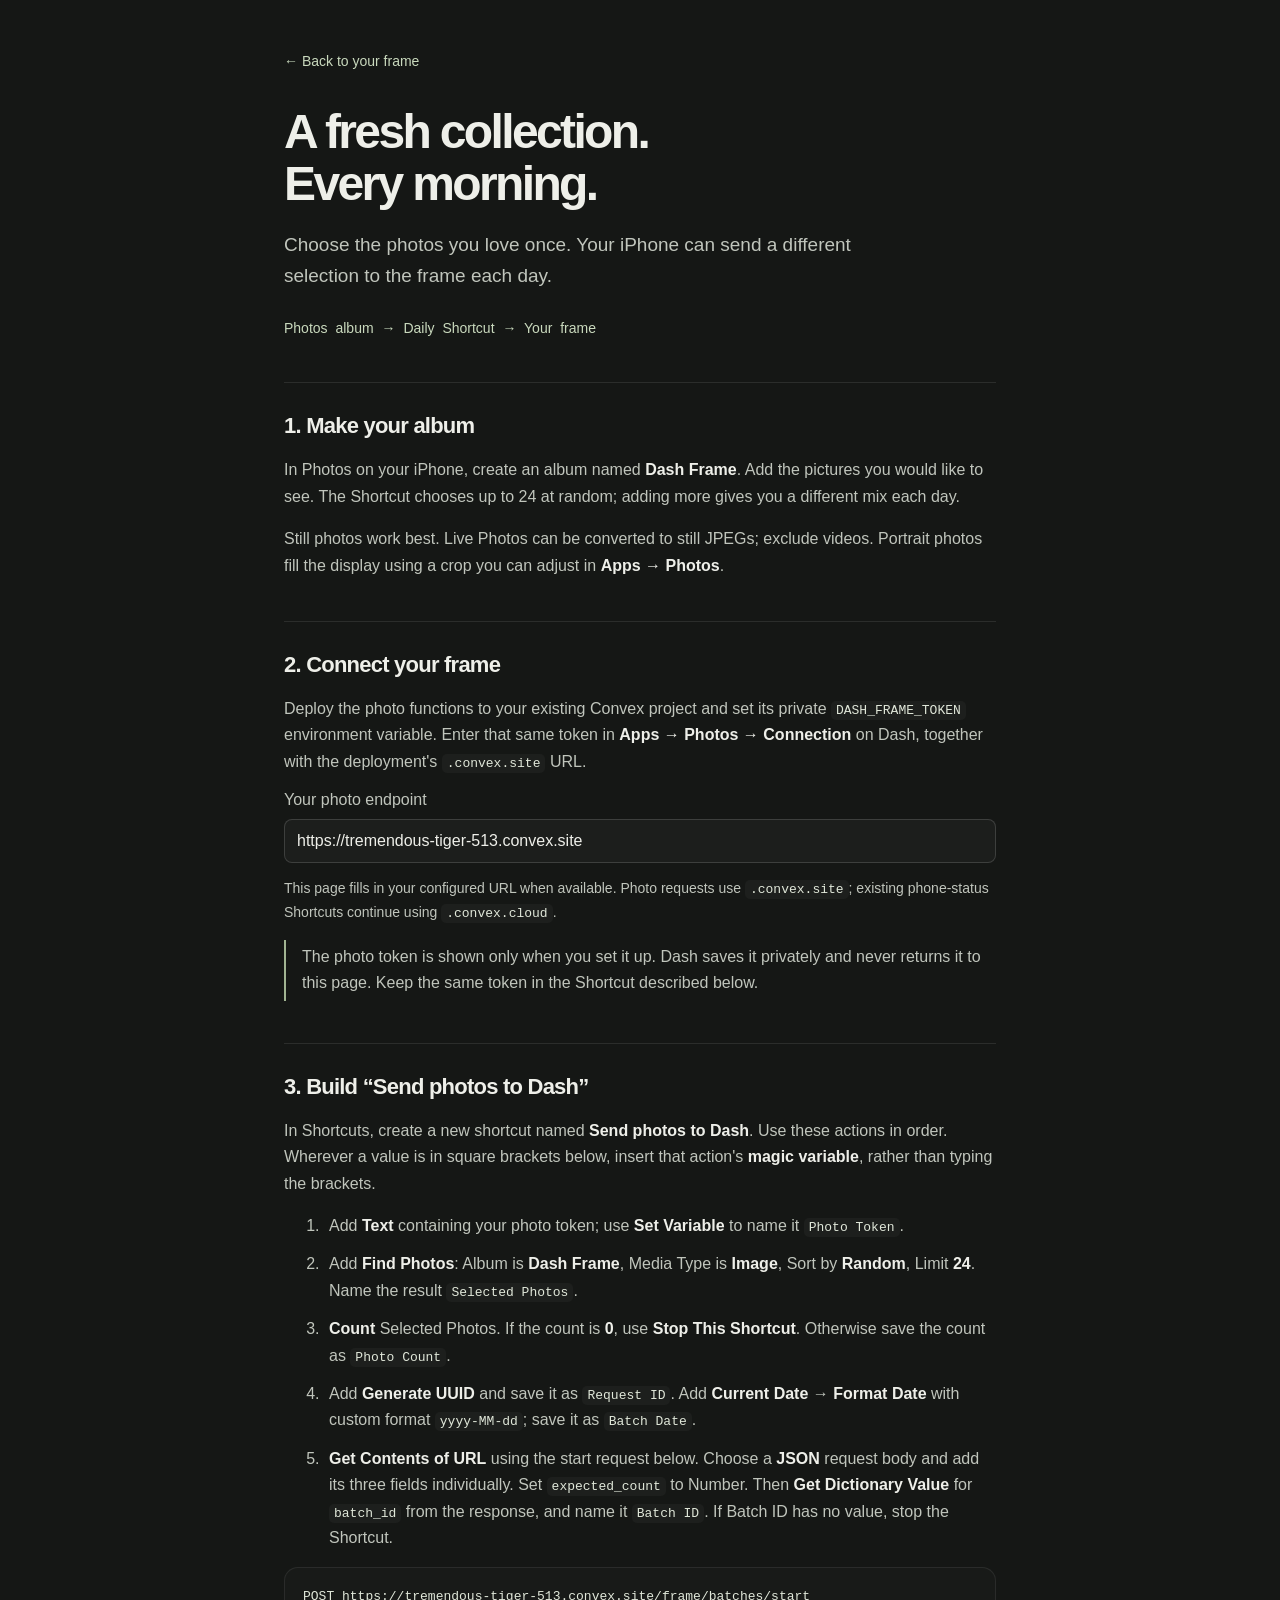
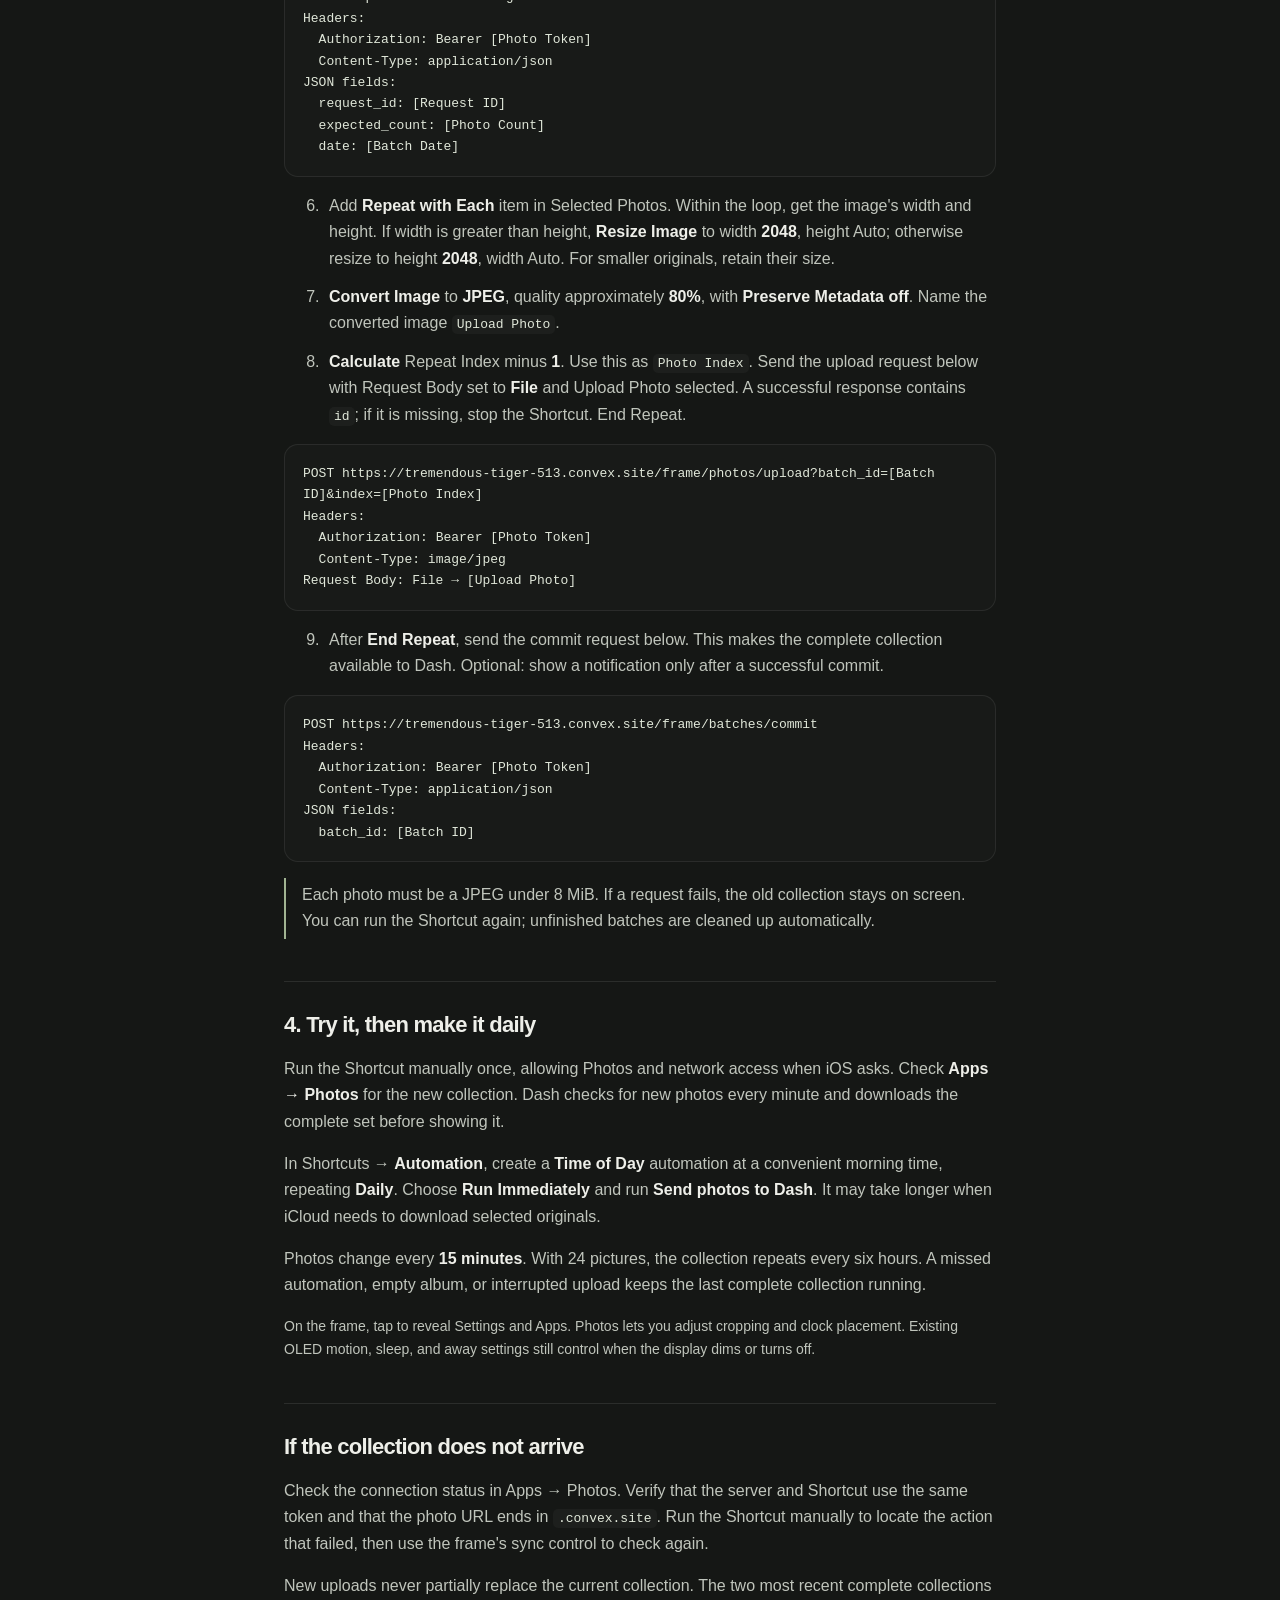
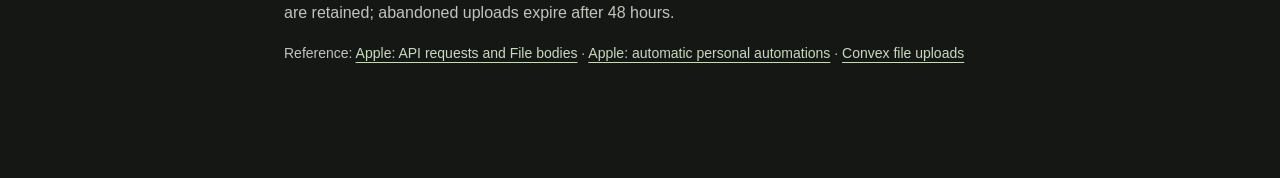
==== web/frame-setup.html @ 46fad12c "redo dash" ====
<!doctype html>
<html lang="en">
<head>
  <meta charset="utf-8">
  <meta name="viewport" content="width=device-width, initial-scale=1">
  <title>Set up your photo frame</title>
  <style>
    :root { color-scheme: dark; font-family: -apple-system, BlinkMacSystemFont, "Segoe UI", sans-serif; background:#151715; color:#eeefe9; }
    * { box-sizing:border-box; }
    body { margin:0; }
    main { max-width:760px; padding:52px 24px 100px; margin:auto; }
    a { color:#c9d9bd; text-underline-offset:4px; }
    .back { font-size:14px; text-decoration:none; }
    h1 { font-size:clamp(32px,6vw,48px); letter-spacing:-.055em; line-height:1.08; margin:36px 0 18px; font-weight:550; }
    h2 { font-size:22px; letter-spacing:-.035em; margin:0 0 18px; font-weight:550; }
    p,li { font-size:16px; line-height:1.65; color:#c0c5bc; }
    .intro { font-size:19px; max-width:600px; }
    section { margin-top:42px; padding-top:30px; border-top:1px solid #ffffff18; }
    li { padding-left:5px; margin:12px 0; }
    strong { color:#eeefe9; font-weight:600; }
    code { background:#ffffff09; border-radius:5px; padding:2px 5px; font-size:13px; color:#e0e7d9; overflow-wrap:anywhere; }
    pre { margin:16px 0; padding:18px; border:1px solid #ffffff13; border-radius:14px; background:#ffffff04; white-space:pre-wrap; overflow-wrap:anywhere; line-height:1.65; }
    pre code { background:none; padding:0; }
    .note { border-left:2px solid #a1b492; padding:4px 0 4px 16px; }
    .small { font-size:14px; }
    .flow { font-size:14px; color:#c9d9bd; margin:26px 0; word-spacing:4px; }
    input { color:inherit; background:#ffffff08; border:1px solid #ffffff25; border-radius:8px; padding:12px; width:100%; font:inherit; }
    label { display:block; margin-bottom:10px; color:#c0c5bc; }
  </style>
</head>
<body>
<main>
  <a class="back" href="/wide">← Back to your frame</a>
  <h1>A fresh collection.<br>Every morning.</h1>
  <p class="intro">Choose the photos you love once. Your iPhone can send a different selection to the frame each day.</p>
  <p class="flow">Photos album → Daily Shortcut → Your frame</p>

  <section>
    <h2>1. Make your album</h2>
    <p>In Photos on your iPhone, create an album named <strong>Dash Frame</strong>. Add the pictures you would like to see. The Shortcut chooses up to 24 at random; adding more gives you a different mix each day.</p>
    <p>Still photos work best. Live Photos can be converted to still JPEGs; exclude videos. Portrait photos fill the display using a crop you can adjust in <strong>Apps → Photos</strong>.</p>
  </section>

  <section>
    <h2>2. Connect your frame</h2>
    <p>Deploy the photo functions to your existing Convex project and set its private <code>DASH_FRAME_TOKEN</code> environment variable. Enter that same token in <strong>Apps → Photos → Connection</strong> on Dash, together with the deployment's <code>.convex.site</code> URL.</p>
    <label for="site">Your photo endpoint</label>
    <input id="site" type="url" spellcheck="false" value="https://tremendous-tiger-513.convex.site" aria-describedby="siteHint">
    <p id="siteHint" class="small">This page fills in your configured URL when available. Photo requests use <code>.convex.site</code>; existing phone-status Shortcuts continue using <code>.convex.cloud</code>.</p>
    <p class="note">The photo token is shown only when you set it up. Dash saves it privately and never returns it to this page. Keep the same token in the Shortcut described below.</p>
  </section>

  <section>
    <h2>3. Build “Send photos to Dash”</h2>
    <p>In Shortcuts, create a new shortcut named <strong>Send photos to Dash</strong>. Use these actions in order. Wherever a value is in square brackets below, insert that action's <strong>magic variable</strong>, rather than typing the brackets.</p>
    <ol>
      <li>Add <strong>Text</strong> containing your photo token; use <strong>Set Variable</strong> to name it <code>Photo Token</code>.</li>
      <li>Add <strong>Find Photos</strong>: Album is <strong>Dash Frame</strong>, Media Type is <strong>Image</strong>, Sort by <strong>Random</strong>, Limit <strong>24</strong>. Name the result <code>Selected Photos</code>.</li>
      <li><strong>Count</strong> Selected Photos. If the count is <strong>0</strong>, use <strong>Stop This Shortcut</strong>. Otherwise save the count as <code>Photo Count</code>.</li>
      <li>Add <strong>Generate UUID</strong> and save it as <code>Request ID</code>. Add <strong>Current Date</strong> → <strong>Format Date</strong> with custom format <code>yyyy-MM-dd</code>; save it as <code>Batch Date</code>.</li>
      <li><strong>Get Contents of URL</strong> using the start request below. Choose a <strong>JSON</strong> request body and add its three fields individually. Set <code>expected_count</code> to Number. Then <strong>Get Dictionary Value</strong> for <code>batch_id</code> from the response, and name it <code>Batch ID</code>. If Batch ID has no value, stop the Shortcut.</li>
    </ol>
    <pre><code>POST <span data-site></span>/frame/batches/start
Headers:
  Authorization: Bearer [Photo Token]
  Content-Type: application/json
JSON fields:
  request_id: [Request ID]
  expected_count: [Photo Count]
  date: [Batch Date]</code></pre>
    <ol start="6">
      <li>Add <strong>Repeat with Each</strong> item in Selected Photos. Within the loop, get the image's width and height. If width is greater than height, <strong>Resize Image</strong> to width <strong>2048</strong>, height Auto; otherwise resize to height <strong>2048</strong>, width Auto. For smaller originals, retain their size.</li>
      <li><strong>Convert Image</strong> to <strong>JPEG</strong>, quality approximately <strong>80%</strong>, with <strong>Preserve Metadata off</strong>. Name the converted image <code>Upload Photo</code>.</li>
      <li><strong>Calculate</strong> Repeat Index minus <strong>1</strong>. Use this as <code>Photo Index</code>. Send the upload request below with Request Body set to <strong>File</strong> and Upload Photo selected. A successful response contains <code>id</code>; if it is missing, stop the Shortcut. End Repeat.</li>
    </ol>
    <pre><code>POST <span data-site></span>/frame/photos/upload?batch_id=[Batch ID]&amp;index=[Photo Index]
Headers:
  Authorization: Bearer [Photo Token]
  Content-Type: image/jpeg
Request Body: File → [Upload Photo]</code></pre>
    <ol start="9">
      <li>After <strong>End Repeat</strong>, send the commit request below. This makes the complete collection available to Dash. Optional: show a notification only after a successful commit.</li>
    </ol>
    <pre><code>POST <span data-site></span>/frame/batches/commit
Headers:
  Authorization: Bearer [Photo Token]
  Content-Type: application/json
JSON fields:
  batch_id: [Batch ID]</code></pre>
    <p class="note">Each photo must be a JPEG under 8 MiB. If a request fails, the old collection stays on screen. You can run the Shortcut again; unfinished batches are cleaned up automatically.</p>
  </section>

  <section>
    <h2>4. Try it, then make it daily</h2>
    <p>Run the Shortcut manually once, allowing Photos and network access when iOS asks. Check <strong>Apps → Photos</strong> for the new collection. Dash checks for new photos every minute and downloads the complete set before showing it.</p>
    <p>In Shortcuts → <strong>Automation</strong>, create a <strong>Time of Day</strong> automation at a convenient morning time, repeating <strong>Daily</strong>. Choose <strong>Run Immediately</strong> and run <strong>Send photos to Dash</strong>. It may take longer when iCloud needs to download selected originals.</p>
    <p>Photos change every <strong>15 minutes</strong>. With 24 pictures, the collection repeats every six hours. A missed automation, empty album, or interrupted upload keeps the last complete collection running.</p>
    <p class="small">On the frame, tap to reveal Settings and Apps. Photos lets you adjust cropping and clock placement. Existing OLED motion, sleep, and away settings still control when the display dims or turns off.</p>
  </section>

  <section>
    <h2>If the collection does not arrive</h2>
    <p>Check the connection status in Apps → Photos. Verify that the server and Shortcut use the same token and that the photo URL ends in <code>.convex.site</code>. Run the Shortcut manually to locate the action that failed, then use the frame's sync control to check again.</p>
    <p>New uploads never partially replace the current collection. The two most recent complete collections are retained; abandoned uploads expire after 48 hours.</p>
    <p class="small">Reference: <a href="https://support.apple.com/en-au/guide/shortcuts/apd58d46713f/ios">Apple: API requests and File bodies</a> · <a href="https://support.apple.com/en-euro/guide/shortcuts/-apd602971e63/ios">Apple: automatic personal automations</a> · <a href="https://docs.convex.dev/file-storage/upload-files">Convex file uploads</a></p>
  </section>
</main>
<script>
  const field = document.getElementById('site');
  function updateExamples() {
    let value = field.value.trim().replace(/\/+$/, '');
    try { if (new URL(value).protocol !== 'https:') return; } catch (_) { return; }
    document.querySelectorAll('[data-site]').forEach(el => { el.textContent = value; });
  }
  field.addEventListener('input', updateExamples);
  updateExamples();
  fetch('/api/frame/config', {cache:'no-store'}).then(r => r.ok ? r.json() : null).then(config => {
    if (config && config.cloud_url) { field.value = config.cloud_url; updateExamples(); }
  }).catch(() => {});
</script>
</body>
</html>
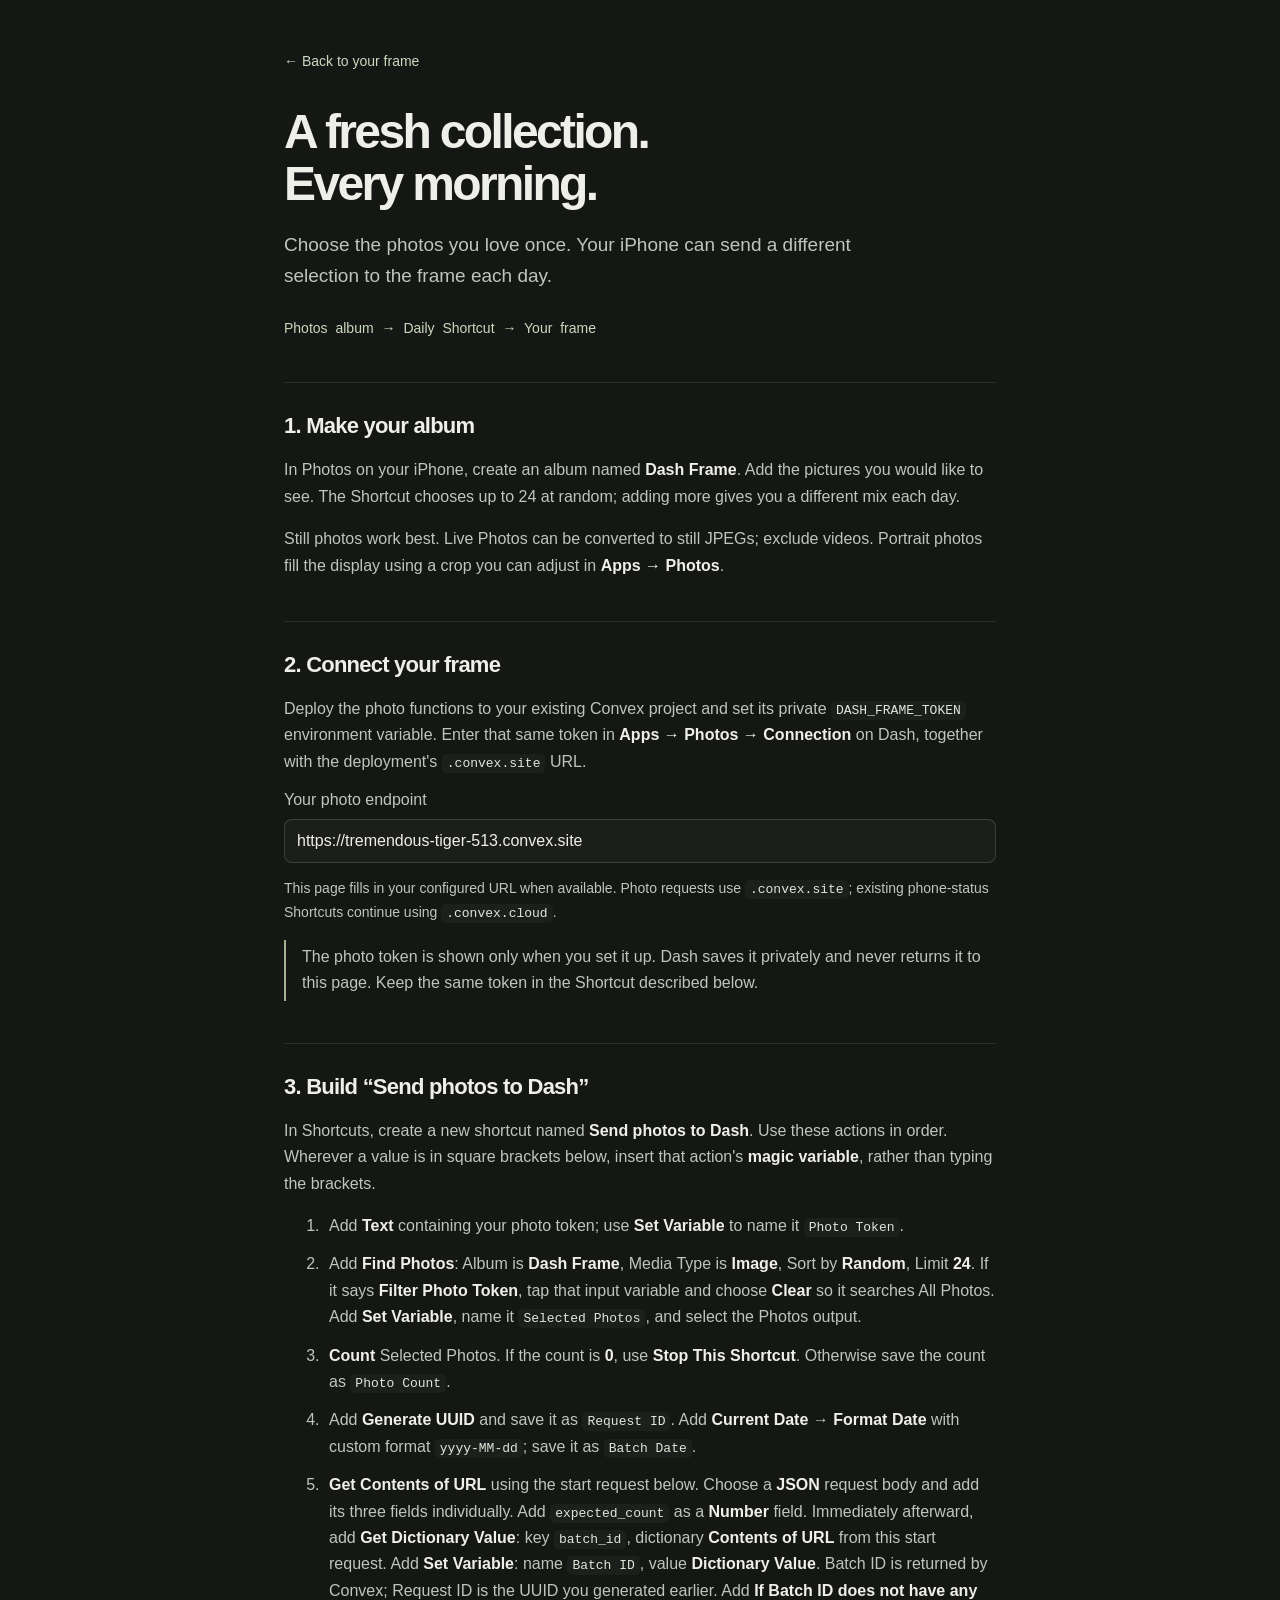
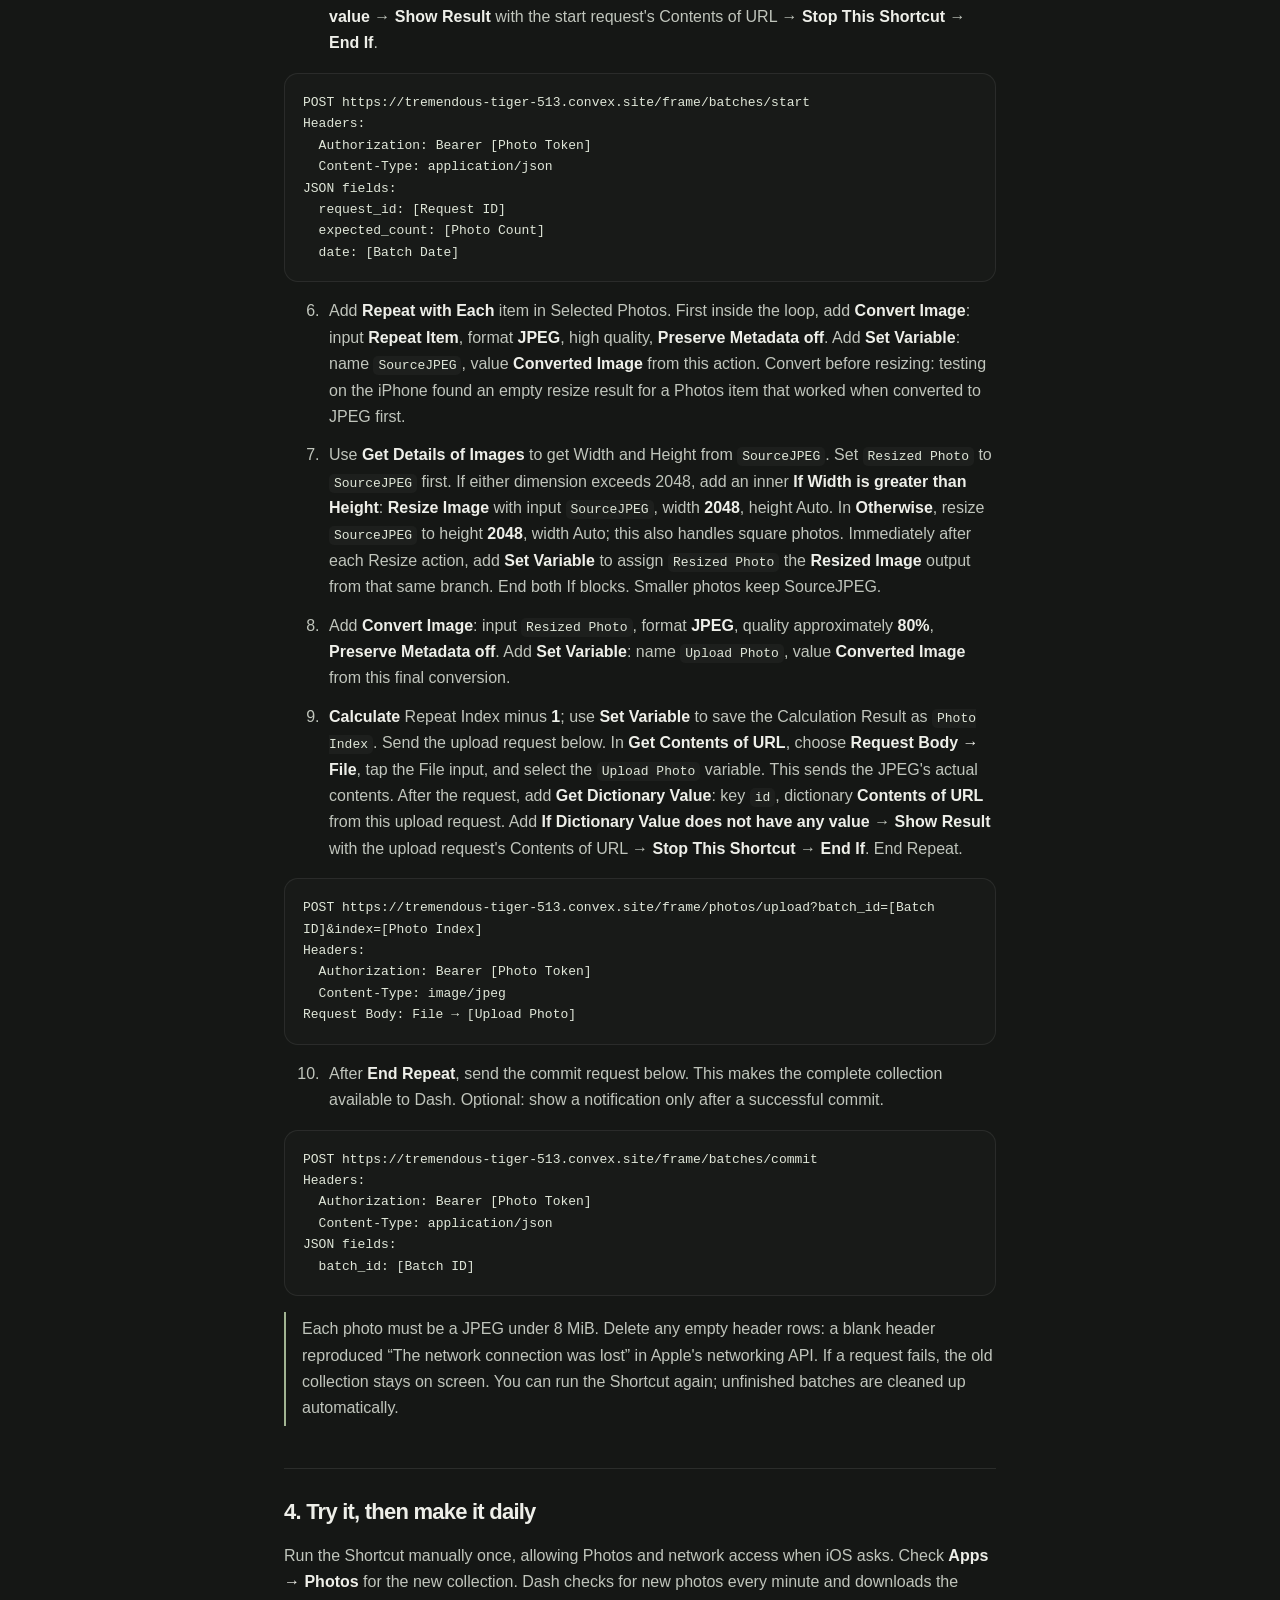
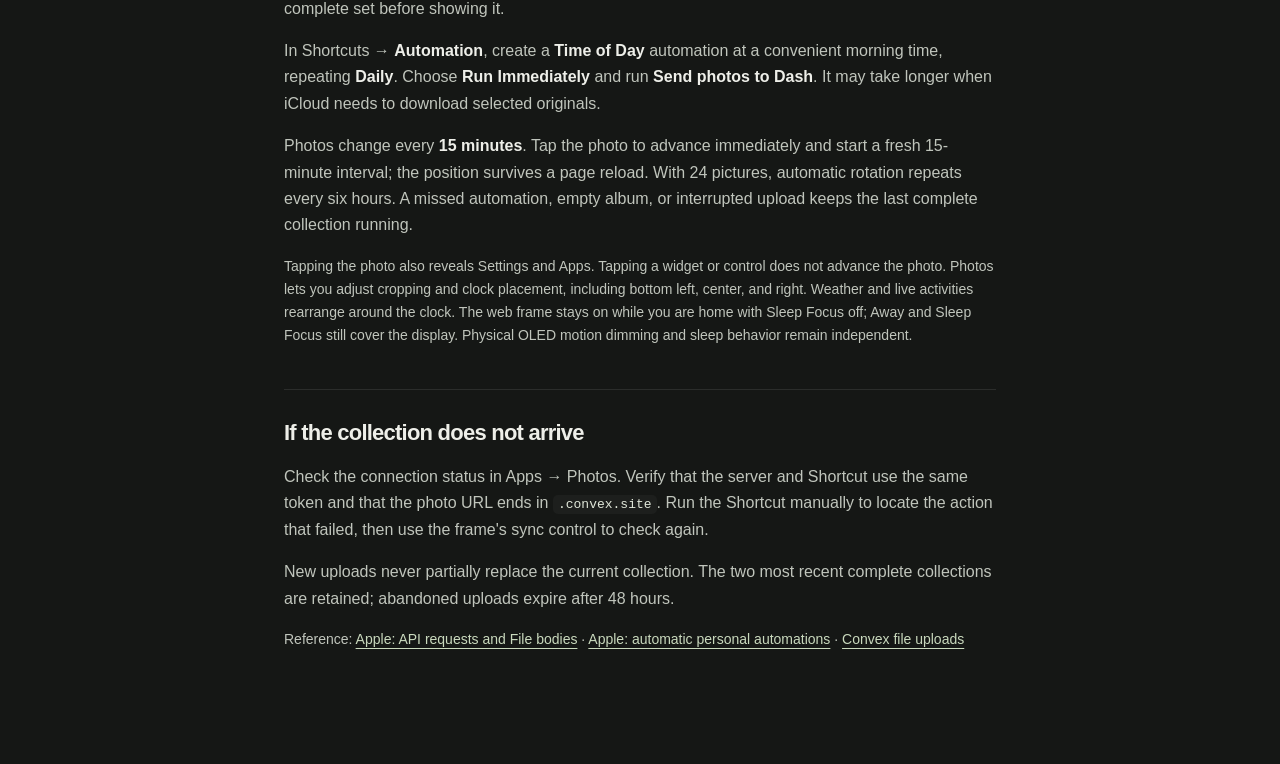
==== commit 96145749: "." ====
--- a/web/frame-setup.html
+++ b/web/frame-setup.html
@@ -55,10 +55,10 @@
     <p>In Shortcuts, create a new shortcut named <strong>Send photos to Dash</strong>. Use these actions in order. Wherever a value is in square brackets below, insert that action's <strong>magic variable</strong>, rather than typing the brackets.</p>
     <ol>
       <li>Add <strong>Text</strong> containing your photo token; use <strong>Set Variable</strong> to name it <code>Photo Token</code>.</li>
-      <li>Add <strong>Find Photos</strong>: Album is <strong>Dash Frame</strong>, Media Type is <strong>Image</strong>, Sort by <strong>Random</strong>, Limit <strong>24</strong>. Name the result <code>Selected Photos</code>.</li>
+      <li>Add <strong>Find Photos</strong>: Album is <strong>Dash Frame</strong>, Media Type is <strong>Image</strong>, Sort by <strong>Random</strong>, Limit <strong>24</strong>. If it says <strong>Filter Photo Token</strong>, tap that input variable and choose <strong>Clear</strong> so it searches All Photos. Add <strong>Set Variable</strong>, name it <code>Selected Photos</code>, and select the Photos output.</li>
       <li><strong>Count</strong> Selected Photos. If the count is <strong>0</strong>, use <strong>Stop This Shortcut</strong>. Otherwise save the count as <code>Photo Count</code>.</li>
       <li>Add <strong>Generate UUID</strong> and save it as <code>Request ID</code>. Add <strong>Current Date</strong> → <strong>Format Date</strong> with custom format <code>yyyy-MM-dd</code>; save it as <code>Batch Date</code>.</li>
-      <li><strong>Get Contents of URL</strong> using the start request below. Choose a <strong>JSON</strong> request body and add its three fields individually. Set <code>expected_count</code> to Number. Then <strong>Get Dictionary Value</strong> for <code>batch_id</code> from the response, and name it <code>Batch ID</code>. If Batch ID has no value, stop the Shortcut.</li>
+      <li><strong>Get Contents of URL</strong> using the start request below. Choose a <strong>JSON</strong> request body and add its three fields individually. Add <code>expected_count</code> as a <strong>Number</strong> field. Immediately afterward, add <strong>Get Dictionary Value</strong>: key <code>batch_id</code>, dictionary <strong>Contents of URL</strong> from this start request. Add <strong>Set Variable</strong>: name <code>Batch ID</code>, value <strong>Dictionary Value</strong>. Batch ID is returned by Convex; Request ID is the UUID you generated earlier. Add <strong>If Batch ID does not have any value</strong> → <strong>Show Result</strong> with the start request's Contents of URL → <strong>Stop This Shortcut</strong> → <strong>End If</strong>.</li>
     </ol>
     <pre><code>POST <span data-site></span>/frame/batches/start
 Headers:
@@ -69,16 +69,17 @@
   expected_count: [Photo Count]
   date: [Batch Date]</code></pre>
     <ol start="6">
-      <li>Add <strong>Repeat with Each</strong> item in Selected Photos. Within the loop, get the image's width and height. If width is greater than height, <strong>Resize Image</strong> to width <strong>2048</strong>, height Auto; otherwise resize to height <strong>2048</strong>, width Auto. For smaller originals, retain their size.</li>
-      <li><strong>Convert Image</strong> to <strong>JPEG</strong>, quality approximately <strong>80%</strong>, with <strong>Preserve Metadata off</strong>. Name the converted image <code>Upload Photo</code>.</li>
-      <li><strong>Calculate</strong> Repeat Index minus <strong>1</strong>. Use this as <code>Photo Index</code>. Send the upload request below with Request Body set to <strong>File</strong> and Upload Photo selected. A successful response contains <code>id</code>; if it is missing, stop the Shortcut. End Repeat.</li>
+      <li>Add <strong>Repeat with Each</strong> item in Selected Photos. First inside the loop, add <strong>Convert Image</strong>: input <strong>Repeat Item</strong>, format <strong>JPEG</strong>, high quality, <strong>Preserve Metadata off</strong>. Add <strong>Set Variable</strong>: name <code>SourceJPEG</code>, value <strong>Converted Image</strong> from this action. Convert before resizing: testing on the iPhone found an empty resize result for a Photos item that worked when converted to JPEG first.</li>
+      <li>Use <strong>Get Details of Images</strong> to get Width and Height from <code>SourceJPEG</code>. Set <code>Resized Photo</code> to <code>SourceJPEG</code> first. If either dimension exceeds 2048, add an inner <strong>If Width is greater than Height</strong>: <strong>Resize Image</strong> with input <code>SourceJPEG</code>, width <strong>2048</strong>, height Auto. In <strong>Otherwise</strong>, resize <code>SourceJPEG</code> to height <strong>2048</strong>, width Auto; this also handles square photos. Immediately after each Resize action, add <strong>Set Variable</strong> to assign <code>Resized Photo</code> the <strong>Resized Image</strong> output from that same branch. End both If blocks. Smaller photos keep SourceJPEG.</li>
+      <li>Add <strong>Convert Image</strong>: input <code>Resized Photo</code>, format <strong>JPEG</strong>, quality approximately <strong>80%</strong>, <strong>Preserve Metadata off</strong>. Add <strong>Set Variable</strong>: name <code>Upload Photo</code>, value <strong>Converted Image</strong> from this final conversion.</li>
+      <li><strong>Calculate</strong> Repeat Index minus <strong>1</strong>; use <strong>Set Variable</strong> to save the Calculation Result as <code>Photo Index</code>. Send the upload request below. In <strong>Get Contents of URL</strong>, choose <strong>Request Body → File</strong>, tap the File input, and select the <code>Upload Photo</code> variable. This sends the JPEG's actual contents. After the request, add <strong>Get Dictionary Value</strong>: key <code>id</code>, dictionary <strong>Contents of URL</strong> from this upload request. Add <strong>If Dictionary Value does not have any value</strong> → <strong>Show Result</strong> with the upload request's Contents of URL → <strong>Stop This Shortcut</strong> → <strong>End If</strong>. End Repeat.</li>
     </ol>
     <pre><code>POST <span data-site></span>/frame/photos/upload?batch_id=[Batch ID]&amp;index=[Photo Index]
 Headers:
   Authorization: Bearer [Photo Token]
   Content-Type: image/jpeg
 Request Body: File → [Upload Photo]</code></pre>
-    <ol start="9">
+    <ol start="10">
       <li>After <strong>End Repeat</strong>, send the commit request below. This makes the complete collection available to Dash. Optional: show a notification only after a successful commit.</li>
     </ol>
     <pre><code>POST <span data-site></span>/frame/batches/commit
@@ -87,15 +88,15 @@
   Content-Type: application/json
 JSON fields:
   batch_id: [Batch ID]</code></pre>
-    <p class="note">Each photo must be a JPEG under 8 MiB. If a request fails, the old collection stays on screen. You can run the Shortcut again; unfinished batches are cleaned up automatically.</p>
+    <p class="note">Each photo must be a JPEG under 8 MiB. Delete any empty header rows: a blank header reproduced “The network connection was lost” in Apple's networking API. If a request fails, the old collection stays on screen. You can run the Shortcut again; unfinished batches are cleaned up automatically.</p>
   </section>
 
   <section>
     <h2>4. Try it, then make it daily</h2>
     <p>Run the Shortcut manually once, allowing Photos and network access when iOS asks. Check <strong>Apps → Photos</strong> for the new collection. Dash checks for new photos every minute and downloads the complete set before showing it.</p>
     <p>In Shortcuts → <strong>Automation</strong>, create a <strong>Time of Day</strong> automation at a convenient morning time, repeating <strong>Daily</strong>. Choose <strong>Run Immediately</strong> and run <strong>Send photos to Dash</strong>. It may take longer when iCloud needs to download selected originals.</p>
-    <p>Photos change every <strong>15 minutes</strong>. With 24 pictures, the collection repeats every six hours. A missed automation, empty album, or interrupted upload keeps the last complete collection running.</p>
-    <p class="small">On the frame, tap to reveal Settings and Apps. Photos lets you adjust cropping and clock placement. Existing OLED motion, sleep, and away settings still control when the display dims or turns off.</p>
+    <p>Photos change every <strong>15 minutes</strong>. Tap the photo to advance immediately and start a fresh 15-minute interval; the position survives a page reload. With 24 pictures, automatic rotation repeats every six hours. A missed automation, empty album, or interrupted upload keeps the last complete collection running.</p>
+    <p class="small">Tapping the photo also reveals Settings and Apps. Tapping a widget or control does not advance the photo. Photos lets you adjust cropping and clock placement, including bottom left, center, and right. Weather and live activities rearrange around the clock. The web frame stays on while you are home with Sleep Focus off; Away and Sleep Focus still cover the display. Physical OLED motion dimming and sleep behavior remain independent.</p>
   </section>
 
   <section>
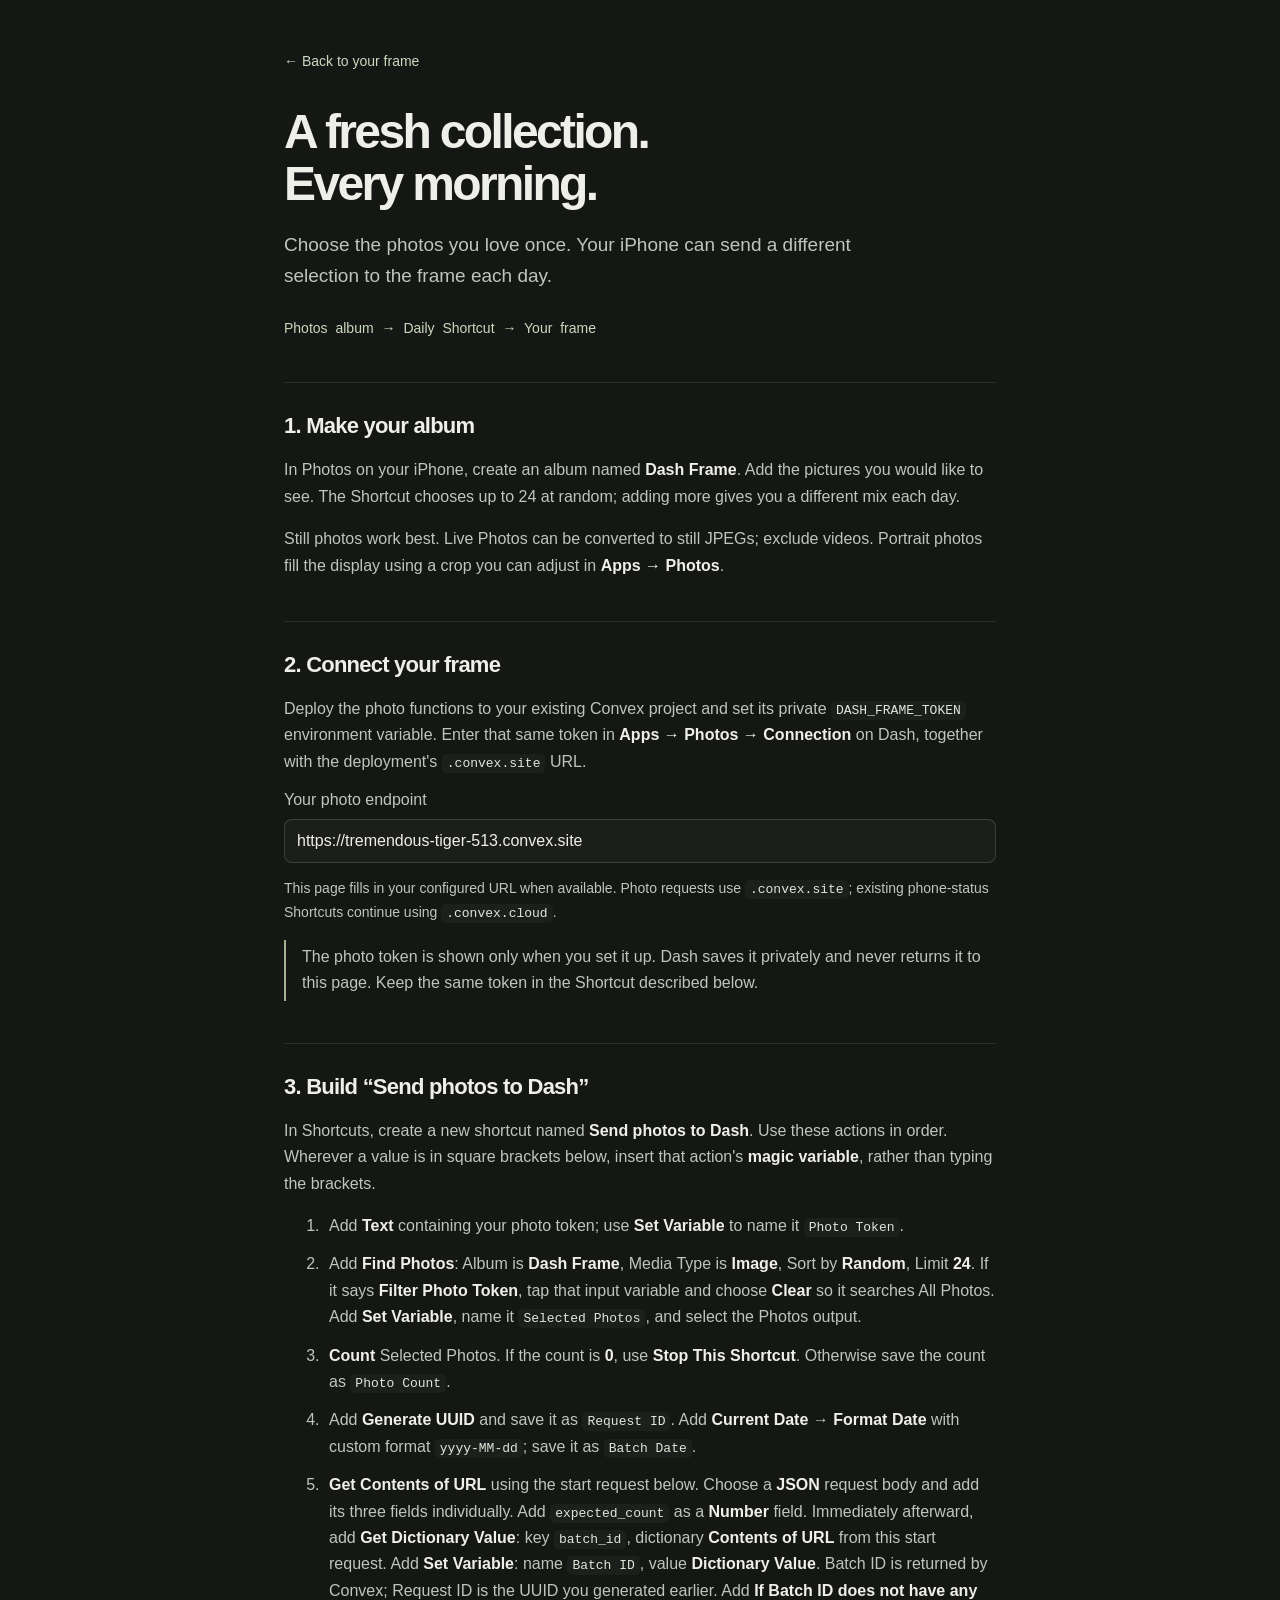
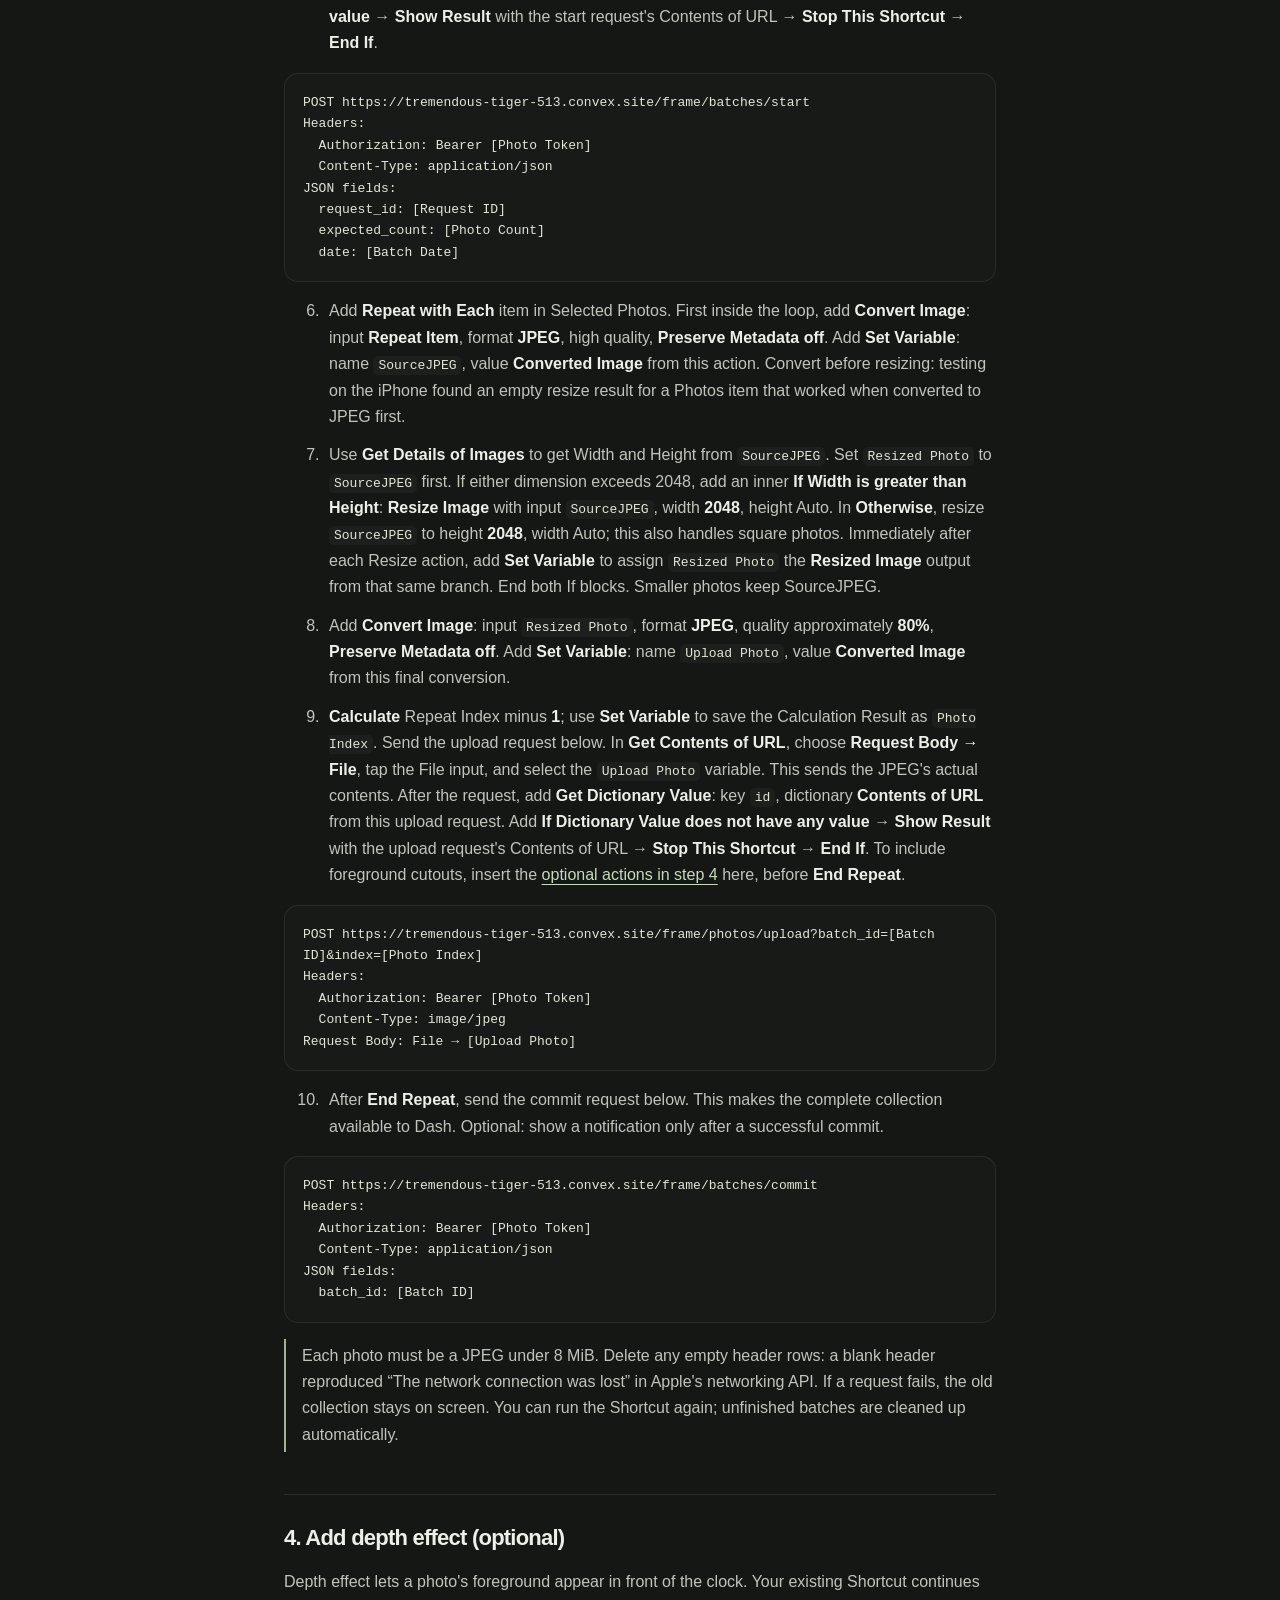
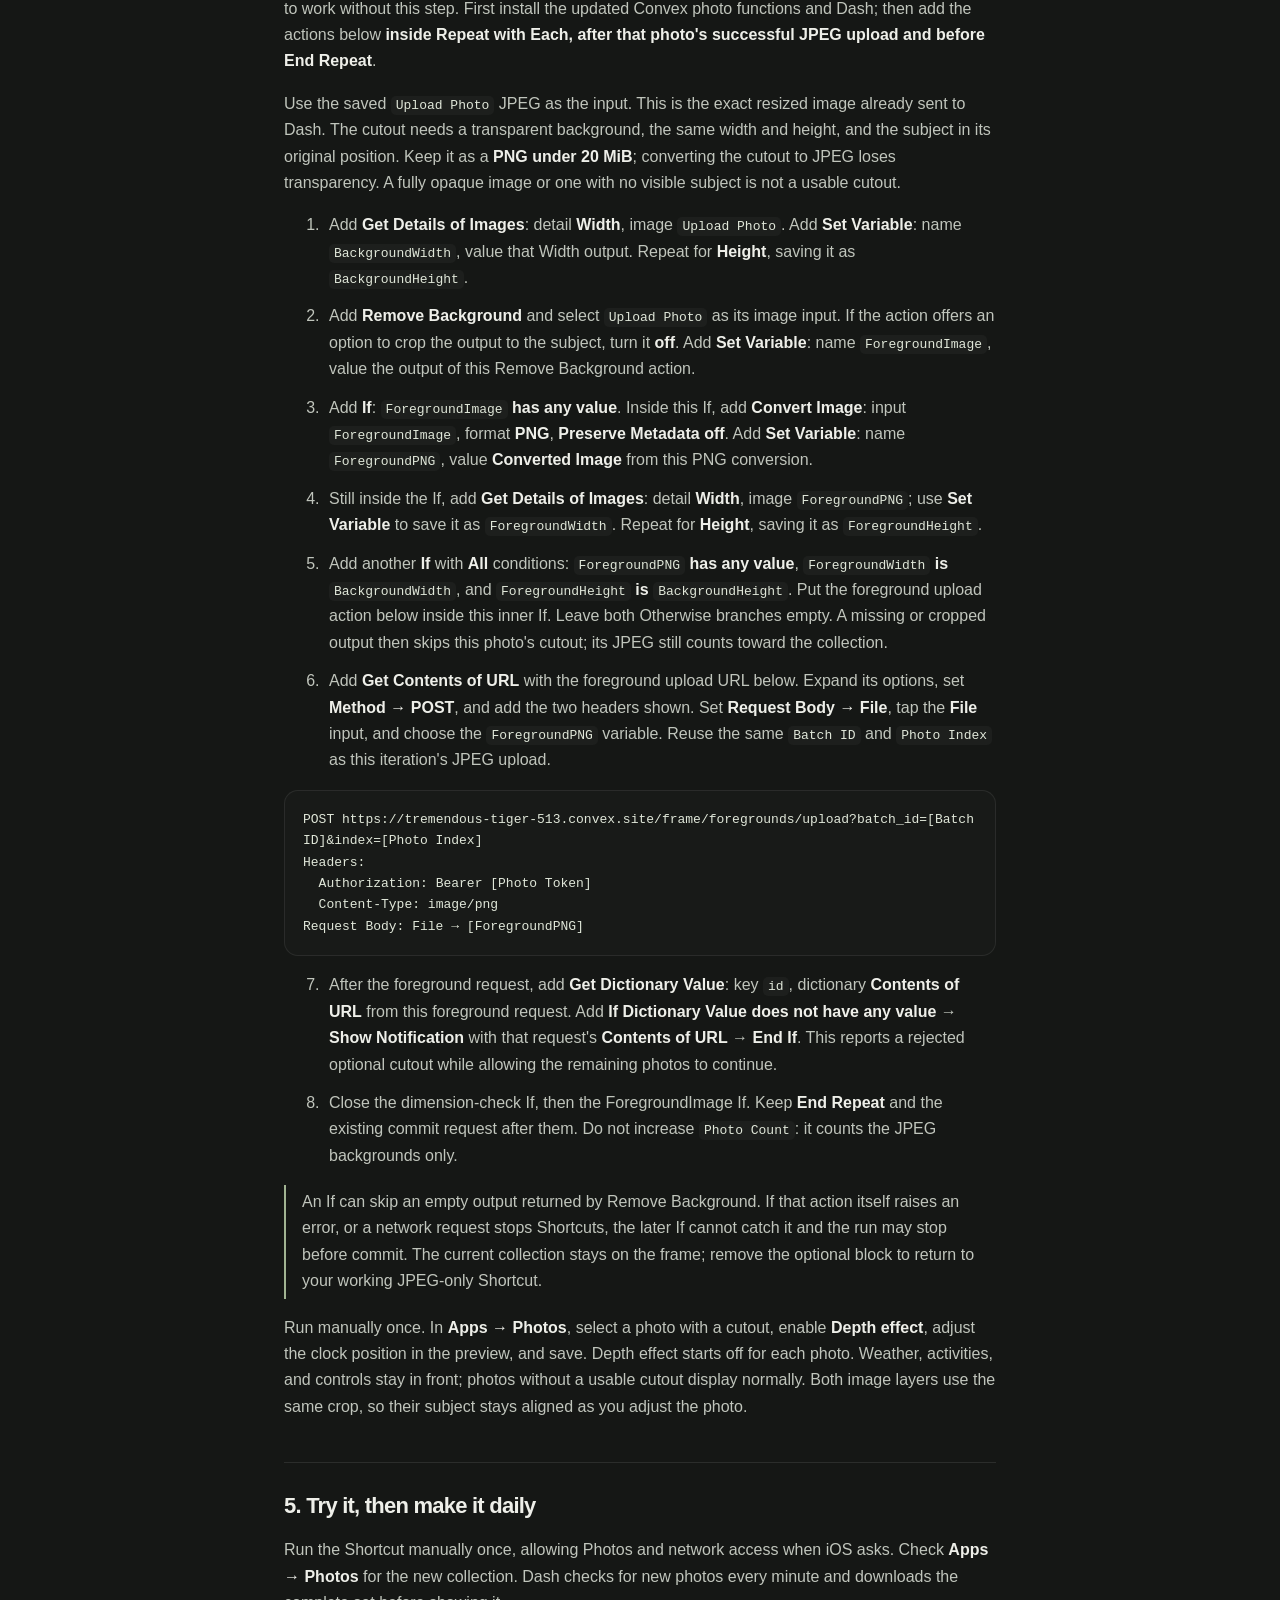
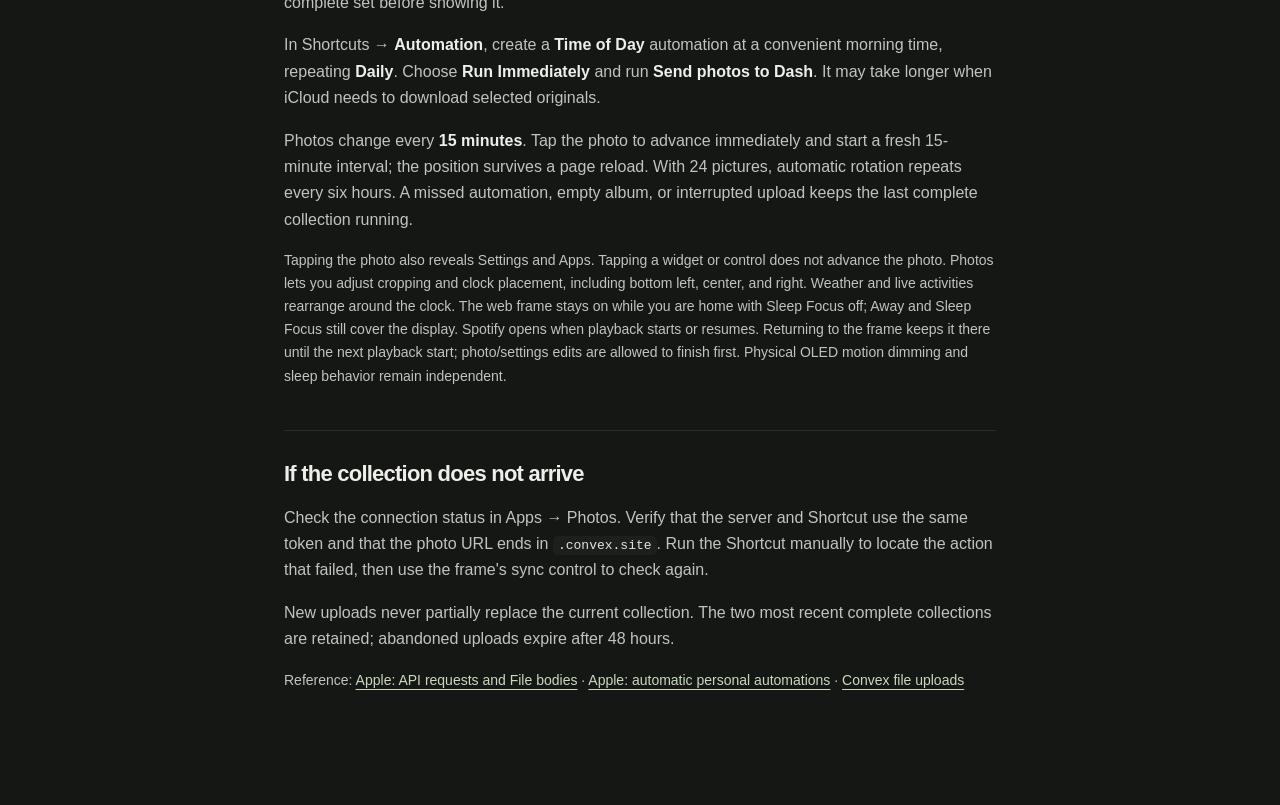
==== commit 959f31b9: "." ====
--- a/web/frame-setup.html
+++ b/web/frame-setup.html
@@ -72,7 +72,7 @@
       <li>Add <strong>Repeat with Each</strong> item in Selected Photos. First inside the loop, add <strong>Convert Image</strong>: input <strong>Repeat Item</strong>, format <strong>JPEG</strong>, high quality, <strong>Preserve Metadata off</strong>. Add <strong>Set Variable</strong>: name <code>SourceJPEG</code>, value <strong>Converted Image</strong> from this action. Convert before resizing: testing on the iPhone found an empty resize result for a Photos item that worked when converted to JPEG first.</li>
       <li>Use <strong>Get Details of Images</strong> to get Width and Height from <code>SourceJPEG</code>. Set <code>Resized Photo</code> to <code>SourceJPEG</code> first. If either dimension exceeds 2048, add an inner <strong>If Width is greater than Height</strong>: <strong>Resize Image</strong> with input <code>SourceJPEG</code>, width <strong>2048</strong>, height Auto. In <strong>Otherwise</strong>, resize <code>SourceJPEG</code> to height <strong>2048</strong>, width Auto; this also handles square photos. Immediately after each Resize action, add <strong>Set Variable</strong> to assign <code>Resized Photo</code> the <strong>Resized Image</strong> output from that same branch. End both If blocks. Smaller photos keep SourceJPEG.</li>
       <li>Add <strong>Convert Image</strong>: input <code>Resized Photo</code>, format <strong>JPEG</strong>, quality approximately <strong>80%</strong>, <strong>Preserve Metadata off</strong>. Add <strong>Set Variable</strong>: name <code>Upload Photo</code>, value <strong>Converted Image</strong> from this final conversion.</li>
-      <li><strong>Calculate</strong> Repeat Index minus <strong>1</strong>; use <strong>Set Variable</strong> to save the Calculation Result as <code>Photo Index</code>. Send the upload request below. In <strong>Get Contents of URL</strong>, choose <strong>Request Body → File</strong>, tap the File input, and select the <code>Upload Photo</code> variable. This sends the JPEG's actual contents. After the request, add <strong>Get Dictionary Value</strong>: key <code>id</code>, dictionary <strong>Contents of URL</strong> from this upload request. Add <strong>If Dictionary Value does not have any value</strong> → <strong>Show Result</strong> with the upload request's Contents of URL → <strong>Stop This Shortcut</strong> → <strong>End If</strong>. End Repeat.</li>
+      <li><strong>Calculate</strong> Repeat Index minus <strong>1</strong>; use <strong>Set Variable</strong> to save the Calculation Result as <code>Photo Index</code>. Send the upload request below. In <strong>Get Contents of URL</strong>, choose <strong>Request Body → File</strong>, tap the File input, and select the <code>Upload Photo</code> variable. This sends the JPEG's actual contents. After the request, add <strong>Get Dictionary Value</strong>: key <code>id</code>, dictionary <strong>Contents of URL</strong> from this upload request. Add <strong>If Dictionary Value does not have any value</strong> → <strong>Show Result</strong> with the upload request's Contents of URL → <strong>Stop This Shortcut</strong> → <strong>End If</strong>. To include foreground cutouts, insert the <a href="#depth-shortcut">optional actions in step 4</a> here, before <strong>End Repeat</strong>.</li>
     </ol>
     <pre><code>POST <span data-site></span>/frame/photos/upload?batch_id=[Batch ID]&amp;index=[Photo Index]
 Headers:
@@ -91,12 +91,37 @@
     <p class="note">Each photo must be a JPEG under 8 MiB. Delete any empty header rows: a blank header reproduced “The network connection was lost” in Apple's networking API. If a request fails, the old collection stays on screen. You can run the Shortcut again; unfinished batches are cleaned up automatically.</p>
   </section>
 
+  <section id="depth-shortcut">
+    <h2>4. Add depth effect (optional)</h2>
+    <p>Depth effect lets a photo's foreground appear in front of the clock. Your existing Shortcut continues to work without this step. First install the updated Convex photo functions and Dash; then add the actions below <strong>inside Repeat with Each, after that photo's successful JPEG upload and before End Repeat</strong>.</p>
+    <p>Use the saved <code>Upload Photo</code> JPEG as the input. This is the exact resized image already sent to Dash. The cutout needs a transparent background, the same width and height, and the subject in its original position. Keep it as a <strong>PNG under 20 MiB</strong>; converting the cutout to JPEG loses transparency. A fully opaque image or one with no visible subject is not a usable cutout.</p>
+    <ol>
+      <li>Add <strong>Get Details of Images</strong>: detail <strong>Width</strong>, image <code>Upload Photo</code>. Add <strong>Set Variable</strong>: name <code>BackgroundWidth</code>, value that Width output. Repeat for <strong>Height</strong>, saving it as <code>BackgroundHeight</code>.</li>
+      <li>Add <strong>Remove Background</strong> and select <code>Upload Photo</code> as its image input. If the action offers an option to crop the output to the subject, turn it <strong>off</strong>. Add <strong>Set Variable</strong>: name <code>ForegroundImage</code>, value the output of this Remove Background action.</li>
+      <li>Add <strong>If</strong>: <code>ForegroundImage</code> <strong>has any value</strong>. Inside this If, add <strong>Convert Image</strong>: input <code>ForegroundImage</code>, format <strong>PNG</strong>, <strong>Preserve Metadata off</strong>. Add <strong>Set Variable</strong>: name <code>ForegroundPNG</code>, value <strong>Converted Image</strong> from this PNG conversion.</li>
+      <li>Still inside the If, add <strong>Get Details of Images</strong>: detail <strong>Width</strong>, image <code>ForegroundPNG</code>; use <strong>Set Variable</strong> to save it as <code>ForegroundWidth</code>. Repeat for <strong>Height</strong>, saving it as <code>ForegroundHeight</code>.</li>
+      <li>Add another <strong>If</strong> with <strong>All</strong> conditions: <code>ForegroundPNG</code> <strong>has any value</strong>, <code>ForegroundWidth</code> <strong>is</strong> <code>BackgroundWidth</code>, and <code>ForegroundHeight</code> <strong>is</strong> <code>BackgroundHeight</code>. Put the foreground upload action below inside this inner If. Leave both Otherwise branches empty. A missing or cropped output then skips this photo's cutout; its JPEG still counts toward the collection.</li>
+      <li>Add <strong>Get Contents of URL</strong> with the foreground upload URL below. Expand its options, set <strong>Method → POST</strong>, and add the two headers shown. Set <strong>Request Body → File</strong>, tap the <strong>File</strong> input, and choose the <code>ForegroundPNG</code> variable. Reuse the same <code>Batch ID</code> and <code>Photo Index</code> as this iteration's JPEG upload.</li>
+    </ol>
+    <pre><code>POST <span data-site></span>/frame/foregrounds/upload?batch_id=[Batch ID]&amp;index=[Photo Index]
+Headers:
+  Authorization: Bearer [Photo Token]
+  Content-Type: image/png
+Request Body: File → [ForegroundPNG]</code></pre>
+    <ol start="7">
+      <li>After the foreground request, add <strong>Get Dictionary Value</strong>: key <code>id</code>, dictionary <strong>Contents of URL</strong> from this foreground request. Add <strong>If Dictionary Value does not have any value</strong> → <strong>Show Notification</strong> with that request's <strong>Contents of URL</strong> → <strong>End If</strong>. This reports a rejected optional cutout while allowing the remaining photos to continue.</li>
+      <li>Close the dimension-check If, then the ForegroundImage If. Keep <strong>End Repeat</strong> and the existing commit request after them. Do not increase <code>Photo Count</code>: it counts the JPEG backgrounds only.</li>
+    </ol>
+    <p class="note">An If can skip an empty output returned by Remove Background. If that action itself raises an error, or a network request stops Shortcuts, the later If cannot catch it and the run may stop before commit. The current collection stays on the frame; remove the optional block to return to your working JPEG-only Shortcut.</p>
+    <p>Run manually once. In <strong>Apps → Photos</strong>, select a photo with a cutout, enable <strong>Depth effect</strong>, adjust the clock position in the preview, and save. Depth effect starts off for each photo. Weather, activities, and controls stay in front; photos without a usable cutout display normally. Both image layers use the same crop, so their subject stays aligned as you adjust the photo.</p>
+  </section>
+
   <section>
-    <h2>4. Try it, then make it daily</h2>
+    <h2>5. Try it, then make it daily</h2>
     <p>Run the Shortcut manually once, allowing Photos and network access when iOS asks. Check <strong>Apps → Photos</strong> for the new collection. Dash checks for new photos every minute and downloads the complete set before showing it.</p>
     <p>In Shortcuts → <strong>Automation</strong>, create a <strong>Time of Day</strong> automation at a convenient morning time, repeating <strong>Daily</strong>. Choose <strong>Run Immediately</strong> and run <strong>Send photos to Dash</strong>. It may take longer when iCloud needs to download selected originals.</p>
     <p>Photos change every <strong>15 minutes</strong>. Tap the photo to advance immediately and start a fresh 15-minute interval; the position survives a page reload. With 24 pictures, automatic rotation repeats every six hours. A missed automation, empty album, or interrupted upload keeps the last complete collection running.</p>
-    <p class="small">Tapping the photo also reveals Settings and Apps. Tapping a widget or control does not advance the photo. Photos lets you adjust cropping and clock placement, including bottom left, center, and right. Weather and live activities rearrange around the clock. The web frame stays on while you are home with Sleep Focus off; Away and Sleep Focus still cover the display. Physical OLED motion dimming and sleep behavior remain independent.</p>
+    <p class="small">Tapping the photo also reveals Settings and Apps. Tapping a widget or control does not advance the photo. Photos lets you adjust cropping and clock placement, including bottom left, center, and right. Weather and live activities rearrange around the clock. The web frame stays on while you are home with Sleep Focus off; Away and Sleep Focus still cover the display. Spotify opens when playback starts or resumes. Returning to the frame keeps it there until the next playback start; photo/settings edits are allowed to finish first. Physical OLED motion dimming and sleep behavior remain independent.</p>
   </section>
 
   <section>
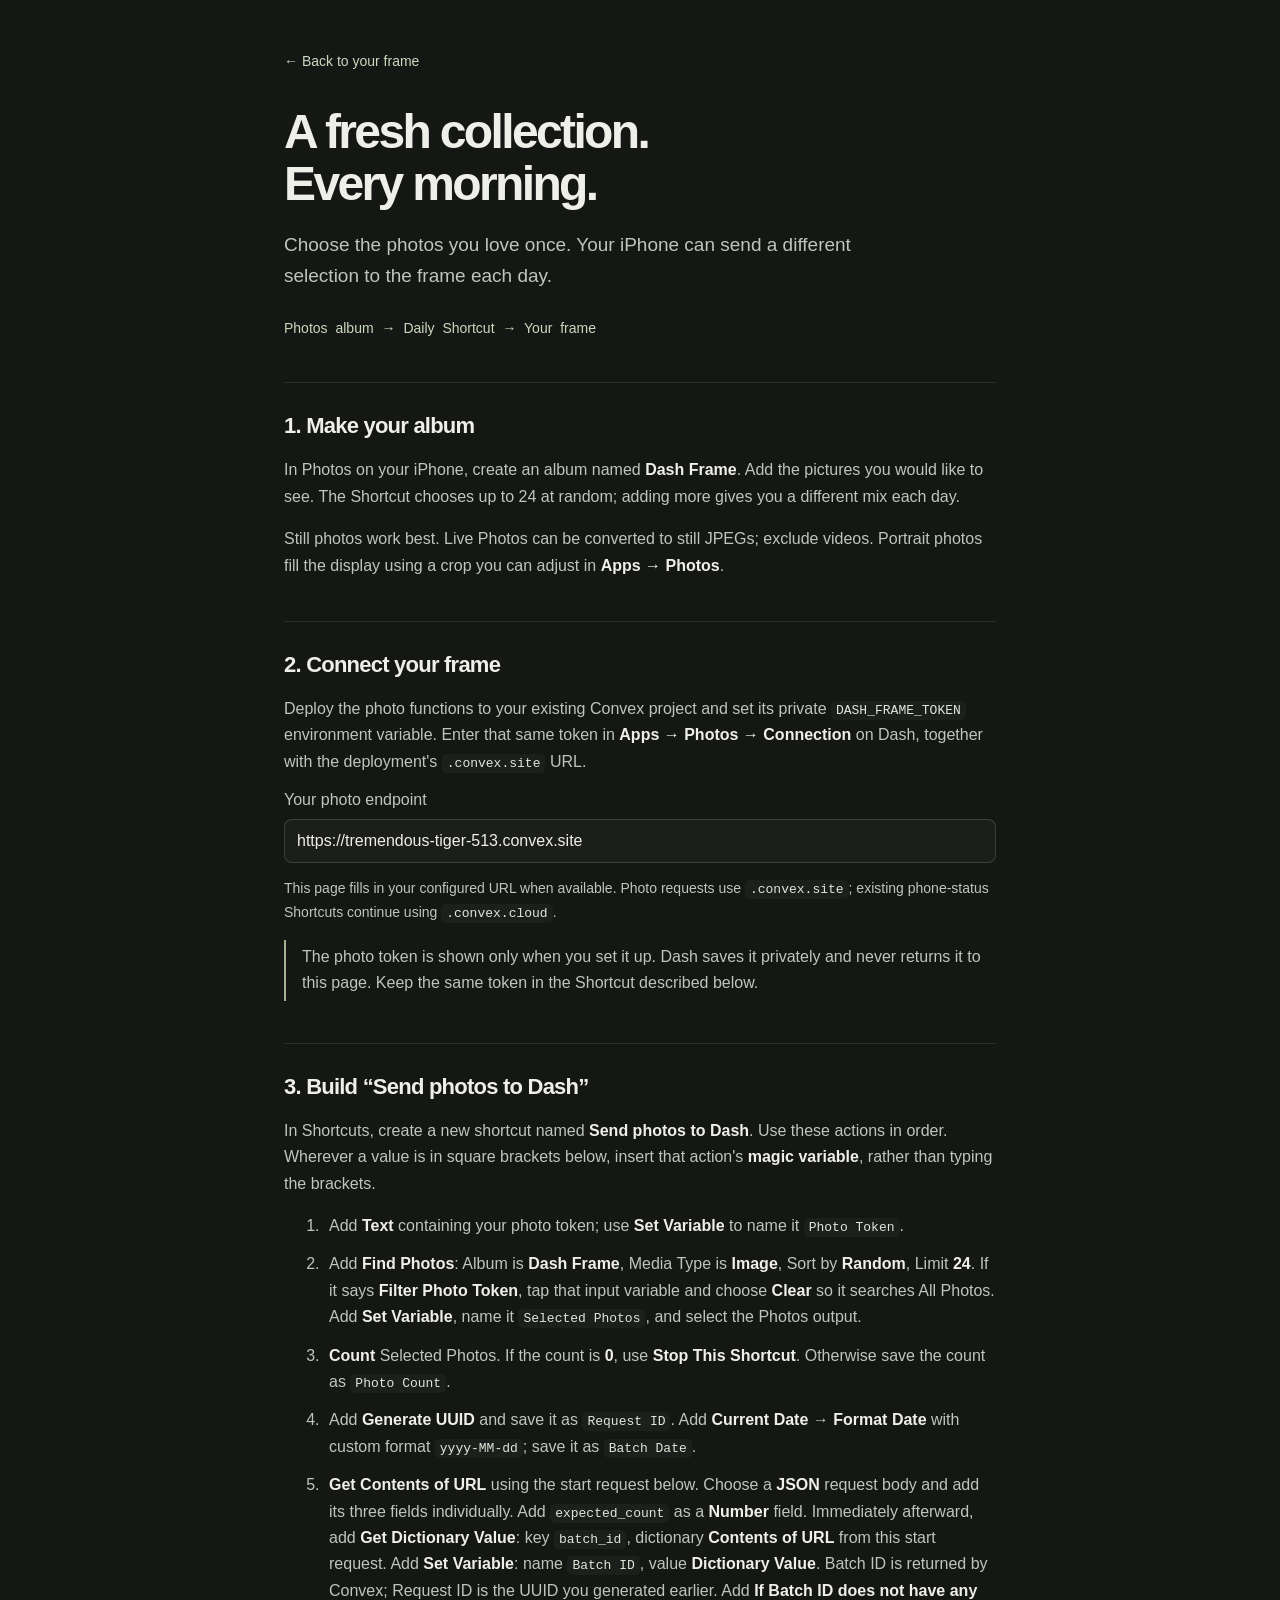
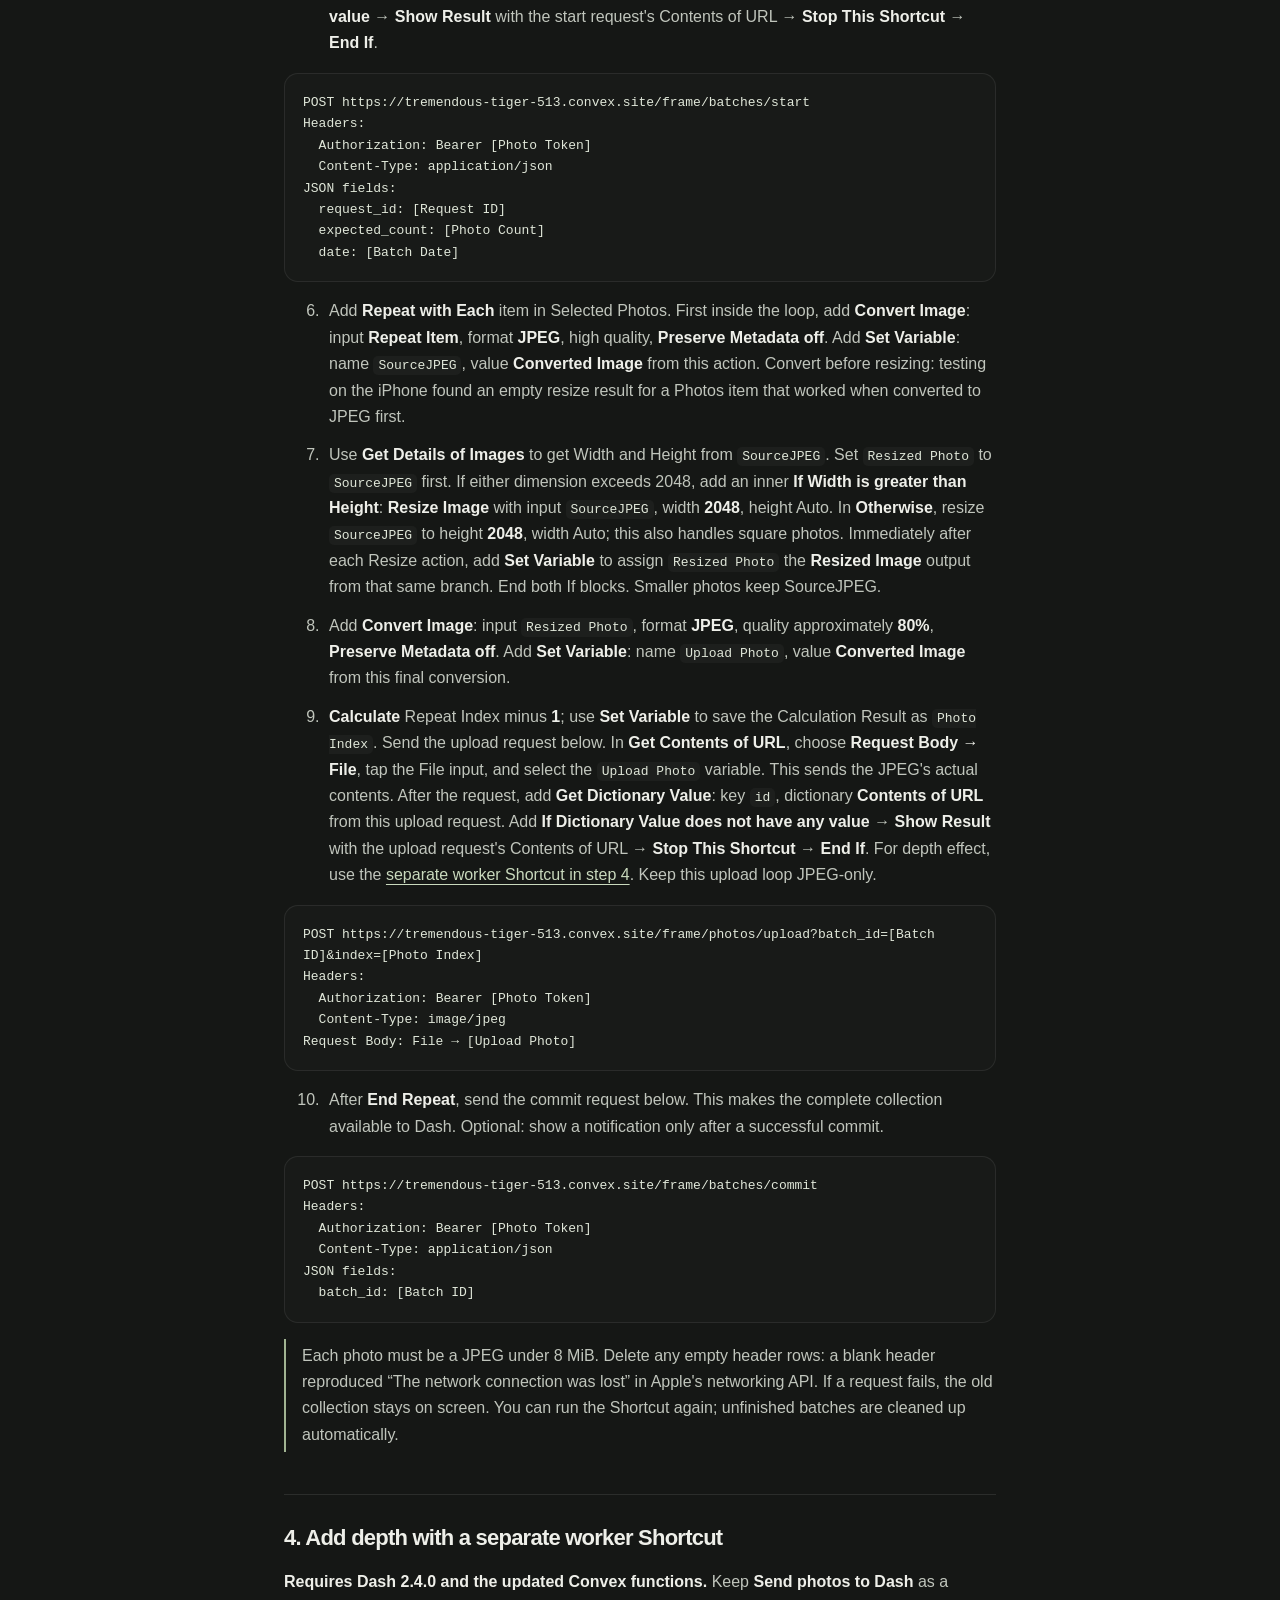
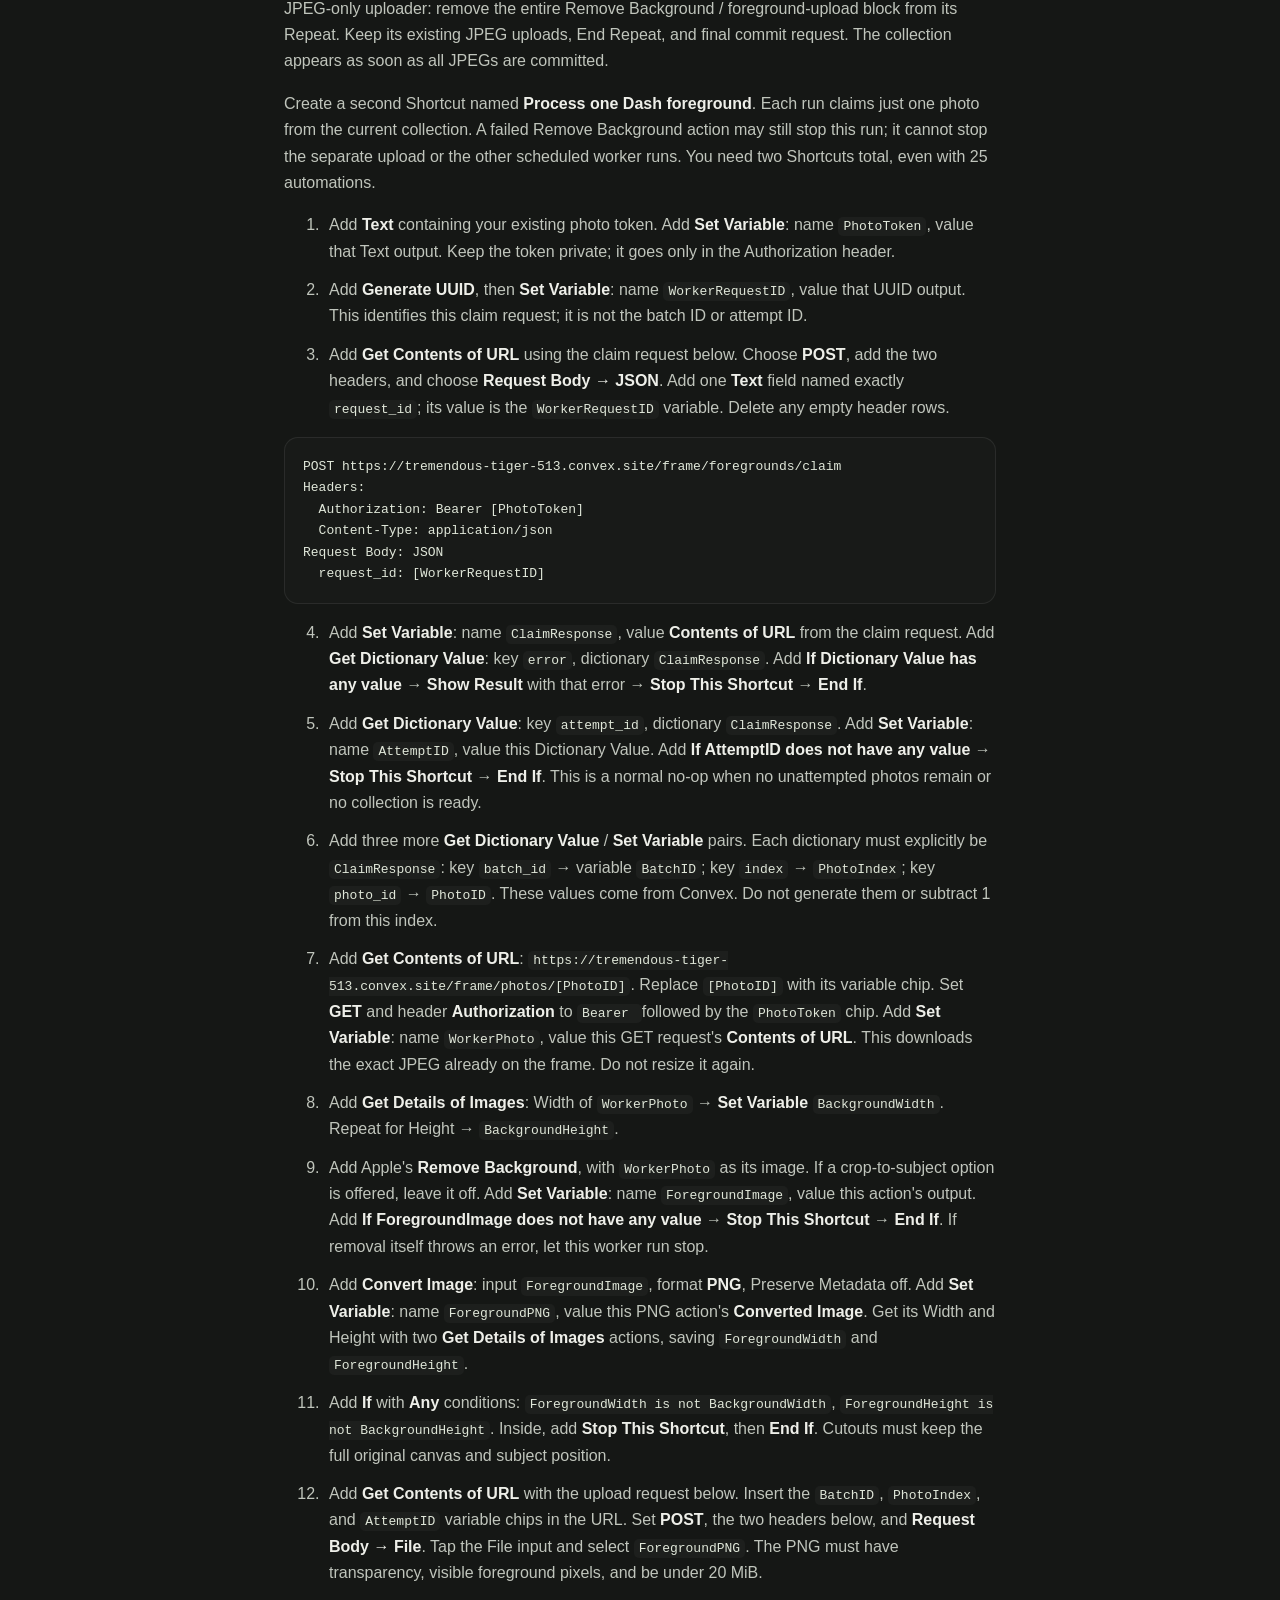
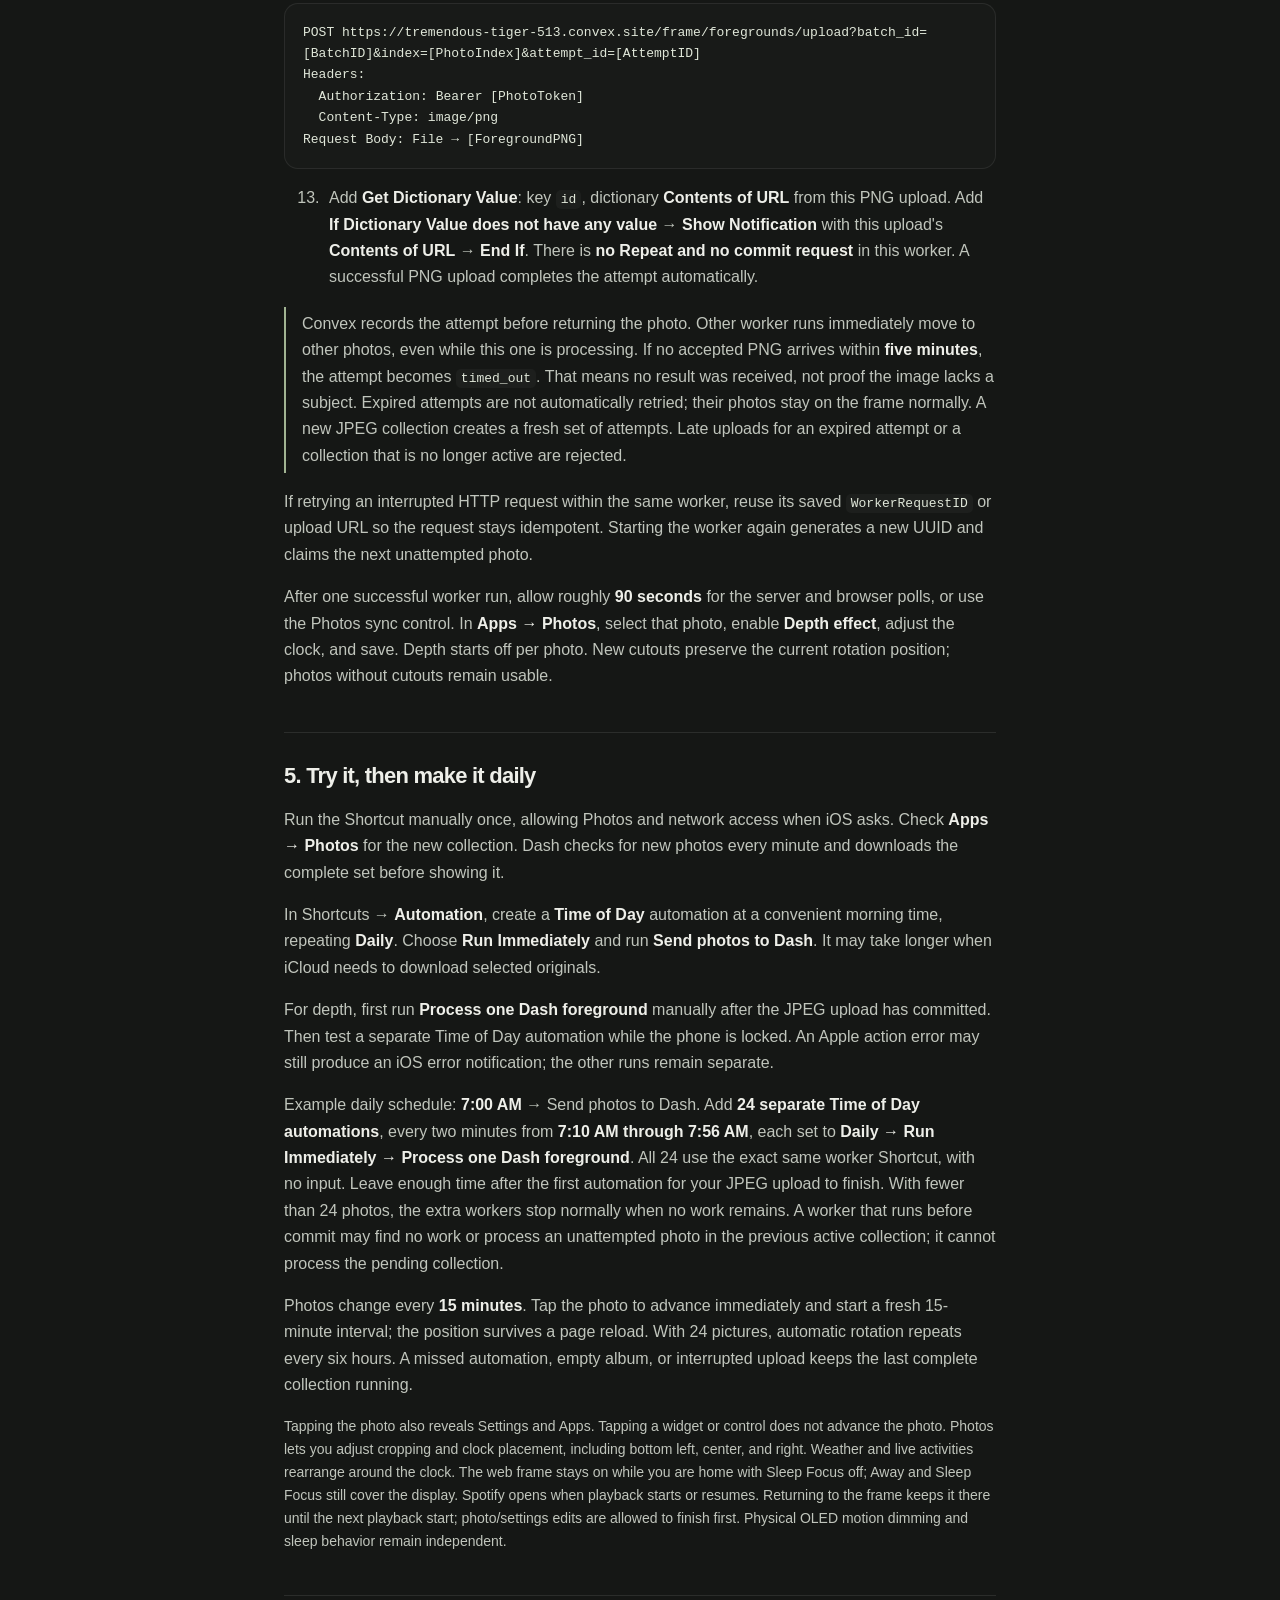
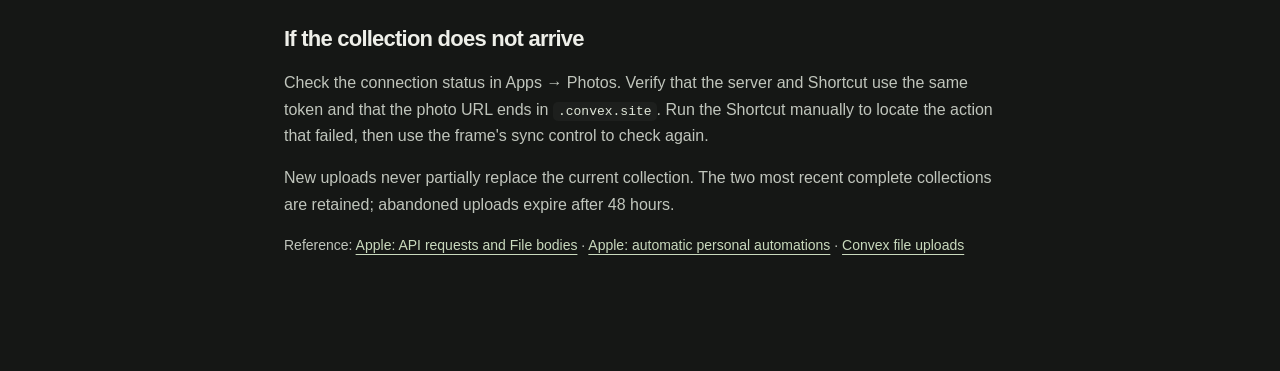
==== commit 4ae70e66: "." ====
--- a/web/frame-setup.html
+++ b/web/frame-setup.html
@@ -72,7 +72,7 @@
       <li>Add <strong>Repeat with Each</strong> item in Selected Photos. First inside the loop, add <strong>Convert Image</strong>: input <strong>Repeat Item</strong>, format <strong>JPEG</strong>, high quality, <strong>Preserve Metadata off</strong>. Add <strong>Set Variable</strong>: name <code>SourceJPEG</code>, value <strong>Converted Image</strong> from this action. Convert before resizing: testing on the iPhone found an empty resize result for a Photos item that worked when converted to JPEG first.</li>
       <li>Use <strong>Get Details of Images</strong> to get Width and Height from <code>SourceJPEG</code>. Set <code>Resized Photo</code> to <code>SourceJPEG</code> first. If either dimension exceeds 2048, add an inner <strong>If Width is greater than Height</strong>: <strong>Resize Image</strong> with input <code>SourceJPEG</code>, width <strong>2048</strong>, height Auto. In <strong>Otherwise</strong>, resize <code>SourceJPEG</code> to height <strong>2048</strong>, width Auto; this also handles square photos. Immediately after each Resize action, add <strong>Set Variable</strong> to assign <code>Resized Photo</code> the <strong>Resized Image</strong> output from that same branch. End both If blocks. Smaller photos keep SourceJPEG.</li>
       <li>Add <strong>Convert Image</strong>: input <code>Resized Photo</code>, format <strong>JPEG</strong>, quality approximately <strong>80%</strong>, <strong>Preserve Metadata off</strong>. Add <strong>Set Variable</strong>: name <code>Upload Photo</code>, value <strong>Converted Image</strong> from this final conversion.</li>
-      <li><strong>Calculate</strong> Repeat Index minus <strong>1</strong>; use <strong>Set Variable</strong> to save the Calculation Result as <code>Photo Index</code>. Send the upload request below. In <strong>Get Contents of URL</strong>, choose <strong>Request Body → File</strong>, tap the File input, and select the <code>Upload Photo</code> variable. This sends the JPEG's actual contents. After the request, add <strong>Get Dictionary Value</strong>: key <code>id</code>, dictionary <strong>Contents of URL</strong> from this upload request. Add <strong>If Dictionary Value does not have any value</strong> → <strong>Show Result</strong> with the upload request's Contents of URL → <strong>Stop This Shortcut</strong> → <strong>End If</strong>. To include foreground cutouts, insert the <a href="#depth-shortcut">optional actions in step 4</a> here, before <strong>End Repeat</strong>.</li>
+      <li><strong>Calculate</strong> Repeat Index minus <strong>1</strong>; use <strong>Set Variable</strong> to save the Calculation Result as <code>Photo Index</code>. Send the upload request below. In <strong>Get Contents of URL</strong>, choose <strong>Request Body → File</strong>, tap the File input, and select the <code>Upload Photo</code> variable. This sends the JPEG's actual contents. After the request, add <strong>Get Dictionary Value</strong>: key <code>id</code>, dictionary <strong>Contents of URL</strong> from this upload request. Add <strong>If Dictionary Value does not have any value</strong> → <strong>Show Result</strong> with the upload request's Contents of URL → <strong>Stop This Shortcut</strong> → <strong>End If</strong>. For depth effect, use the <a href="#depth-shortcut">separate worker Shortcut in step 4</a>. Keep this upload loop JPEG-only.</li>
     </ol>
     <pre><code>POST <span data-site></span>/frame/photos/upload?batch_id=[Batch ID]&amp;index=[Photo Index]
 Headers:
@@ -92,34 +92,50 @@
   </section>
 
   <section id="depth-shortcut">
-    <h2>4. Add depth effect (optional)</h2>
-    <p>Depth effect lets a photo's foreground appear in front of the clock. Your existing Shortcut continues to work without this step. First install the updated Convex photo functions and Dash; then add the actions below <strong>inside Repeat with Each, after that photo's successful JPEG upload and before End Repeat</strong>.</p>
-    <p>Use the saved <code>Upload Photo</code> JPEG as the input. This is the exact resized image already sent to Dash. The cutout needs a transparent background, the same width and height, and the subject in its original position. Keep it as a <strong>PNG under 20 MiB</strong>; converting the cutout to JPEG loses transparency. A fully opaque image or one with no visible subject is not a usable cutout.</p>
+    <h2>4. Add depth with a separate worker Shortcut</h2>
+    <p><strong>Requires Dash 2.4.0 and the updated Convex functions.</strong> Keep <strong>Send photos to Dash</strong> as a JPEG-only uploader: remove the entire Remove Background / foreground-upload block from its Repeat. Keep its existing JPEG uploads, End Repeat, and final commit request. The collection appears as soon as all JPEGs are committed.</p>
+    <p>Create a second Shortcut named <strong>Process one Dash foreground</strong>. Each run claims just one photo from the current collection. A failed Remove Background action may still stop this run; it cannot stop the separate upload or the other scheduled worker runs. You need two Shortcuts total, even with 25 automations.</p>
     <ol>
-      <li>Add <strong>Get Details of Images</strong>: detail <strong>Width</strong>, image <code>Upload Photo</code>. Add <strong>Set Variable</strong>: name <code>BackgroundWidth</code>, value that Width output. Repeat for <strong>Height</strong>, saving it as <code>BackgroundHeight</code>.</li>
-      <li>Add <strong>Remove Background</strong> and select <code>Upload Photo</code> as its image input. If the action offers an option to crop the output to the subject, turn it <strong>off</strong>. Add <strong>Set Variable</strong>: name <code>ForegroundImage</code>, value the output of this Remove Background action.</li>
-      <li>Add <strong>If</strong>: <code>ForegroundImage</code> <strong>has any value</strong>. Inside this If, add <strong>Convert Image</strong>: input <code>ForegroundImage</code>, format <strong>PNG</strong>, <strong>Preserve Metadata off</strong>. Add <strong>Set Variable</strong>: name <code>ForegroundPNG</code>, value <strong>Converted Image</strong> from this PNG conversion.</li>
-      <li>Still inside the If, add <strong>Get Details of Images</strong>: detail <strong>Width</strong>, image <code>ForegroundPNG</code>; use <strong>Set Variable</strong> to save it as <code>ForegroundWidth</code>. Repeat for <strong>Height</strong>, saving it as <code>ForegroundHeight</code>.</li>
-      <li>Add another <strong>If</strong> with <strong>All</strong> conditions: <code>ForegroundPNG</code> <strong>has any value</strong>, <code>ForegroundWidth</code> <strong>is</strong> <code>BackgroundWidth</code>, and <code>ForegroundHeight</code> <strong>is</strong> <code>BackgroundHeight</code>. Put the foreground upload action below inside this inner If. Leave both Otherwise branches empty. A missing or cropped output then skips this photo's cutout; its JPEG still counts toward the collection.</li>
-      <li>Add <strong>Get Contents of URL</strong> with the foreground upload URL below. Expand its options, set <strong>Method → POST</strong>, and add the two headers shown. Set <strong>Request Body → File</strong>, tap the <strong>File</strong> input, and choose the <code>ForegroundPNG</code> variable. Reuse the same <code>Batch ID</code> and <code>Photo Index</code> as this iteration's JPEG upload.</li>
+      <li>Add <strong>Text</strong> containing your existing photo token. Add <strong>Set Variable</strong>: name <code>PhotoToken</code>, value that Text output. Keep the token private; it goes only in the Authorization header.</li>
+      <li>Add <strong>Generate UUID</strong>, then <strong>Set Variable</strong>: name <code>WorkerRequestID</code>, value that UUID output. This identifies this claim request; it is not the batch ID or attempt ID.</li>
+      <li>Add <strong>Get Contents of URL</strong> using the claim request below. Choose <strong>POST</strong>, add the two headers, and choose <strong>Request Body → JSON</strong>. Add one <strong>Text</strong> field named exactly <code>request_id</code>; its value is the <code>WorkerRequestID</code> variable. Delete any empty header rows.</li>
     </ol>
-    <pre><code>POST <span data-site></span>/frame/foregrounds/upload?batch_id=[Batch ID]&amp;index=[Photo Index]
+    <pre><code>POST <span data-site></span>/frame/foregrounds/claim
 Headers:
-  Authorization: Bearer [Photo Token]
+  Authorization: Bearer [PhotoToken]
+  Content-Type: application/json
+Request Body: JSON
+  request_id: [WorkerRequestID]</code></pre>
+    <ol start="4">
+      <li>Add <strong>Set Variable</strong>: name <code>ClaimResponse</code>, value <strong>Contents of URL</strong> from the claim request. Add <strong>Get Dictionary Value</strong>: key <code>error</code>, dictionary <code>ClaimResponse</code>. Add <strong>If Dictionary Value has any value</strong> → <strong>Show Result</strong> with that error → <strong>Stop This Shortcut</strong> → <strong>End If</strong>.</li>
+      <li>Add <strong>Get Dictionary Value</strong>: key <code>attempt_id</code>, dictionary <code>ClaimResponse</code>. Add <strong>Set Variable</strong>: name <code>AttemptID</code>, value this Dictionary Value. Add <strong>If AttemptID does not have any value</strong> → <strong>Stop This Shortcut</strong> → <strong>End If</strong>. This is a normal no-op when no unattempted photos remain or no collection is ready.</li>
+      <li>Add three more <strong>Get Dictionary Value</strong> / <strong>Set Variable</strong> pairs. Each dictionary must explicitly be <code>ClaimResponse</code>: key <code>batch_id</code> → variable <code>BatchID</code>; key <code>index</code> → <code>PhotoIndex</code>; key <code>photo_id</code> → <code>PhotoID</code>. These values come from Convex. Do not generate them or subtract 1 from this index.</li>
+      <li>Add <strong>Get Contents of URL</strong>: <code><span data-site></span>/frame/photos/[PhotoID]</code>. Replace <code>[PhotoID]</code> with its variable chip. Set <strong>GET</strong> and header <strong>Authorization</strong> to <code>Bearer </code> followed by the <code>PhotoToken</code> chip. Add <strong>Set Variable</strong>: name <code>WorkerPhoto</code>, value this GET request's <strong>Contents of URL</strong>. This downloads the exact JPEG already on the frame. Do not resize it again.</li>
+      <li>Add <strong>Get Details of Images</strong>: Width of <code>WorkerPhoto</code> → <strong>Set Variable</strong> <code>BackgroundWidth</code>. Repeat for Height → <code>BackgroundHeight</code>.</li>
+      <li>Add Apple's <strong>Remove Background</strong>, with <code>WorkerPhoto</code> as its image. If a crop-to-subject option is offered, leave it off. Add <strong>Set Variable</strong>: name <code>ForegroundImage</code>, value this action's output. Add <strong>If ForegroundImage does not have any value</strong> → <strong>Stop This Shortcut</strong> → <strong>End If</strong>. If removal itself throws an error, let this worker run stop.</li>
+      <li>Add <strong>Convert Image</strong>: input <code>ForegroundImage</code>, format <strong>PNG</strong>, Preserve Metadata off. Add <strong>Set Variable</strong>: name <code>ForegroundPNG</code>, value this PNG action's <strong>Converted Image</strong>. Get its Width and Height with two <strong>Get Details of Images</strong> actions, saving <code>ForegroundWidth</code> and <code>ForegroundHeight</code>.</li>
+      <li>Add <strong>If</strong> with <strong>Any</strong> conditions: <code>ForegroundWidth is not BackgroundWidth</code>, <code>ForegroundHeight is not BackgroundHeight</code>. Inside, add <strong>Stop This Shortcut</strong>, then <strong>End If</strong>. Cutouts must keep the full original canvas and subject position.</li>
+      <li>Add <strong>Get Contents of URL</strong> with the upload request below. Insert the <code>BatchID</code>, <code>PhotoIndex</code>, and <code>AttemptID</code> variable chips in the URL. Set <strong>POST</strong>, the two headers below, and <strong>Request Body → File</strong>. Tap the File input and select <code>ForegroundPNG</code>. The PNG must have transparency, visible foreground pixels, and be under 20 MiB.</li>
+    </ol>
+    <pre><code>POST <span data-site></span>/frame/foregrounds/upload?batch_id=[BatchID]&amp;index=[PhotoIndex]&amp;attempt_id=[AttemptID]
+Headers:
+  Authorization: Bearer [PhotoToken]
   Content-Type: image/png
 Request Body: File → [ForegroundPNG]</code></pre>
-    <ol start="7">
-      <li>After the foreground request, add <strong>Get Dictionary Value</strong>: key <code>id</code>, dictionary <strong>Contents of URL</strong> from this foreground request. Add <strong>If Dictionary Value does not have any value</strong> → <strong>Show Notification</strong> with that request's <strong>Contents of URL</strong> → <strong>End If</strong>. This reports a rejected optional cutout while allowing the remaining photos to continue.</li>
-      <li>Close the dimension-check If, then the ForegroundImage If. Keep <strong>End Repeat</strong> and the existing commit request after them. Do not increase <code>Photo Count</code>: it counts the JPEG backgrounds only.</li>
+    <ol start="13">
+      <li>Add <strong>Get Dictionary Value</strong>: key <code>id</code>, dictionary <strong>Contents of URL</strong> from this PNG upload. Add <strong>If Dictionary Value does not have any value</strong> → <strong>Show Notification</strong> with this upload's <strong>Contents of URL</strong> → <strong>End If</strong>. There is <strong>no Repeat and no commit request</strong> in this worker. A successful PNG upload completes the attempt automatically.</li>
     </ol>
-    <p class="note">An If can skip an empty output returned by Remove Background. If that action itself raises an error, or a network request stops Shortcuts, the later If cannot catch it and the run may stop before commit. The current collection stays on the frame; remove the optional block to return to your working JPEG-only Shortcut.</p>
-    <p>Run manually once. In <strong>Apps → Photos</strong>, select a photo with a cutout, enable <strong>Depth effect</strong>, adjust the clock position in the preview, and save. Depth effect starts off for each photo. Weather, activities, and controls stay in front; photos without a usable cutout display normally. Both image layers use the same crop, so their subject stays aligned as you adjust the photo.</p>
+    <p class="note">Convex records the attempt before returning the photo. Other worker runs immediately move to other photos, even while this one is processing. If no accepted PNG arrives within <strong>five minutes</strong>, the attempt becomes <code>timed_out</code>. That means no result was received, not proof the image lacks a subject. Expired attempts are not automatically retried; their photos stay on the frame normally. A new JPEG collection creates a fresh set of attempts. Late uploads for an expired attempt or a collection that is no longer active are rejected.</p>
+    <p>If retrying an interrupted HTTP request within the same worker, reuse its saved <code>WorkerRequestID</code> or upload URL so the request stays idempotent. Starting the worker again generates a new UUID and claims the next unattempted photo.</p>
+    <p>After one successful worker run, allow roughly <strong>90 seconds</strong> for the server and browser polls, or use the Photos sync control. In <strong>Apps → Photos</strong>, select that photo, enable <strong>Depth effect</strong>, adjust the clock, and save. Depth starts off per photo. New cutouts preserve the current rotation position; photos without cutouts remain usable.</p>
   </section>
 
   <section>
     <h2>5. Try it, then make it daily</h2>
     <p>Run the Shortcut manually once, allowing Photos and network access when iOS asks. Check <strong>Apps → Photos</strong> for the new collection. Dash checks for new photos every minute and downloads the complete set before showing it.</p>
     <p>In Shortcuts → <strong>Automation</strong>, create a <strong>Time of Day</strong> automation at a convenient morning time, repeating <strong>Daily</strong>. Choose <strong>Run Immediately</strong> and run <strong>Send photos to Dash</strong>. It may take longer when iCloud needs to download selected originals.</p>
+    <p>For depth, first run <strong>Process one Dash foreground</strong> manually after the JPEG upload has committed. Then test a separate Time of Day automation while the phone is locked. An Apple action error may still produce an iOS error notification; the other runs remain separate.</p>
+    <p>Example daily schedule: <strong>7:00 AM</strong> → Send photos to Dash. Add <strong>24 separate Time of Day automations</strong>, every two minutes from <strong>7:10 AM through 7:56 AM</strong>, each set to <strong>Daily → Run Immediately → Process one Dash foreground</strong>. All 24 use the exact same worker Shortcut, with no input. Leave enough time after the first automation for your JPEG upload to finish. With fewer than 24 photos, the extra workers stop normally when no work remains. A worker that runs before commit may find no work or process an unattempted photo in the previous active collection; it cannot process the pending collection.</p>
     <p>Photos change every <strong>15 minutes</strong>. Tap the photo to advance immediately and start a fresh 15-minute interval; the position survives a page reload. With 24 pictures, automatic rotation repeats every six hours. A missed automation, empty album, or interrupted upload keeps the last complete collection running.</p>
     <p class="small">Tapping the photo also reveals Settings and Apps. Tapping a widget or control does not advance the photo. Photos lets you adjust cropping and clock placement, including bottom left, center, and right. Weather and live activities rearrange around the clock. The web frame stays on while you are home with Sleep Focus off; Away and Sleep Focus still cover the display. Spotify opens when playback starts or resumes. Returning to the frame keeps it there until the next playback start; photo/settings edits are allowed to finish first. Physical OLED motion dimming and sleep behavior remain independent.</p>
   </section>
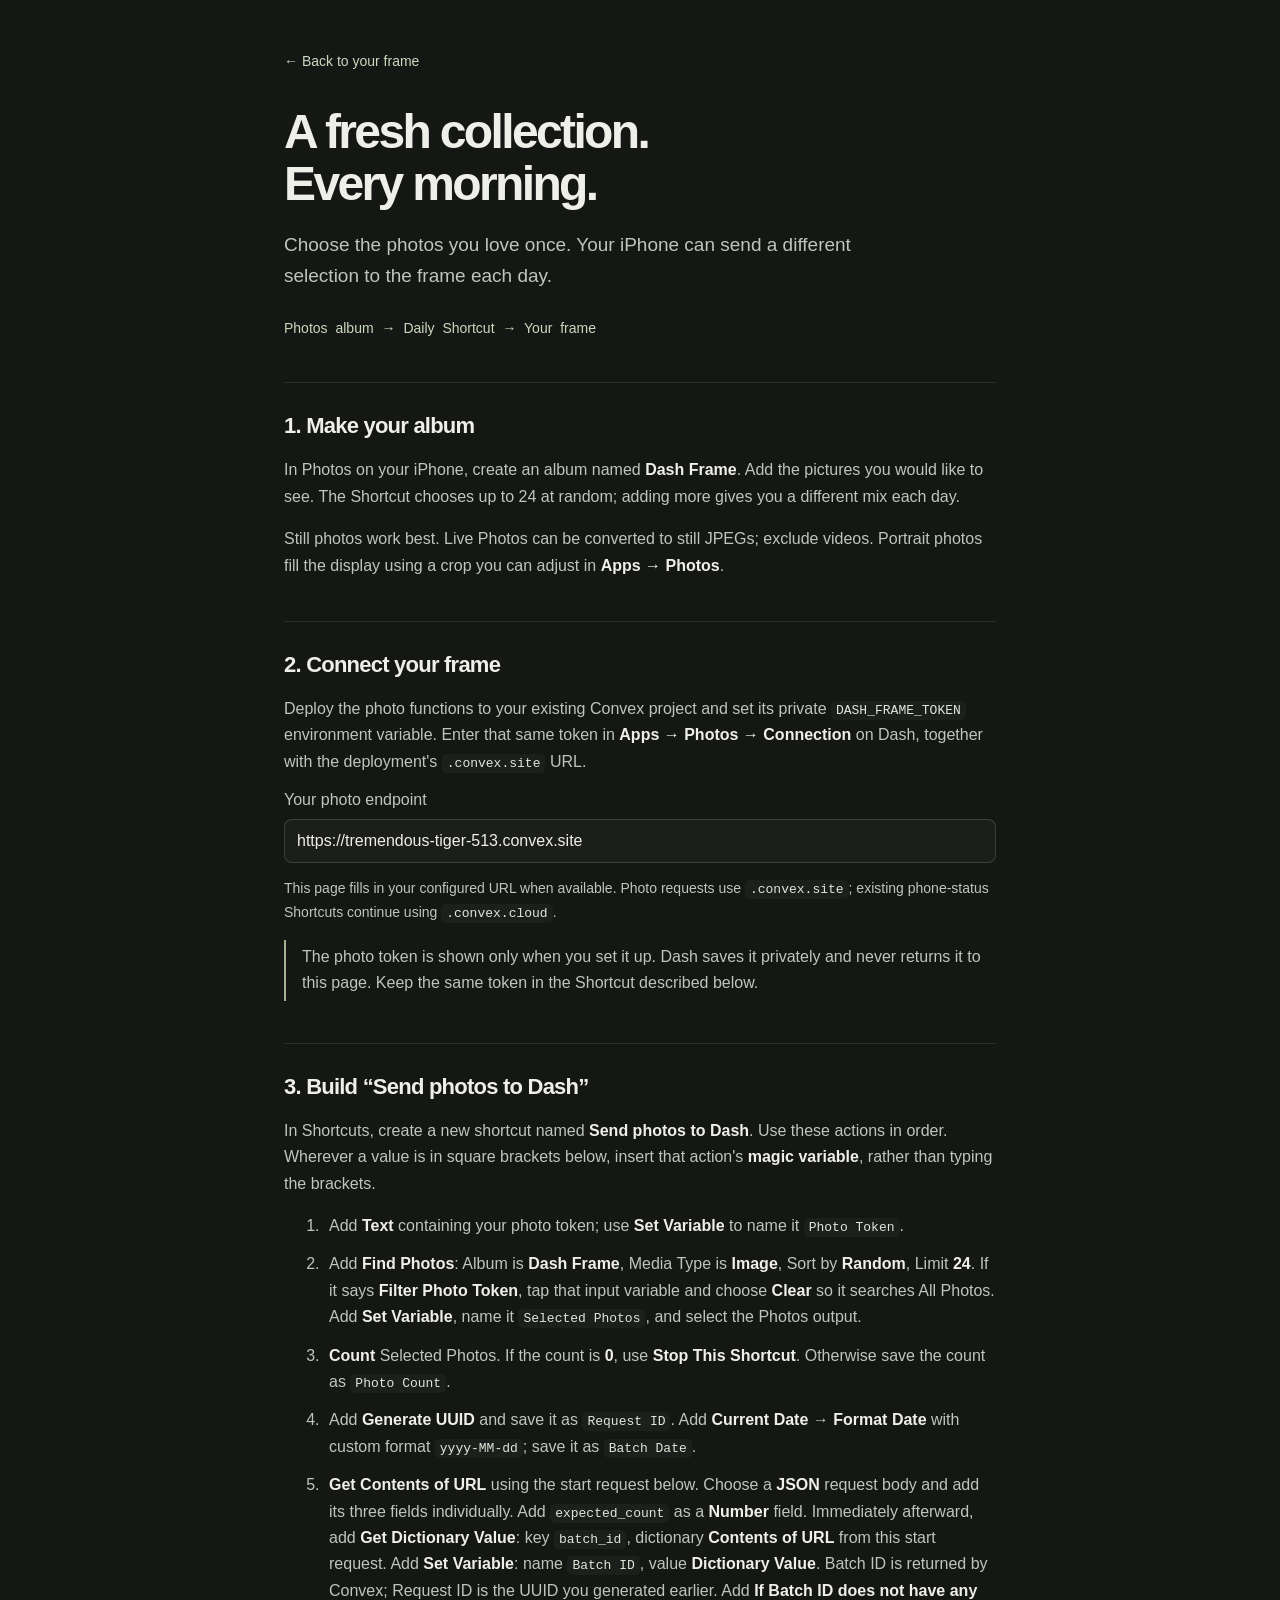
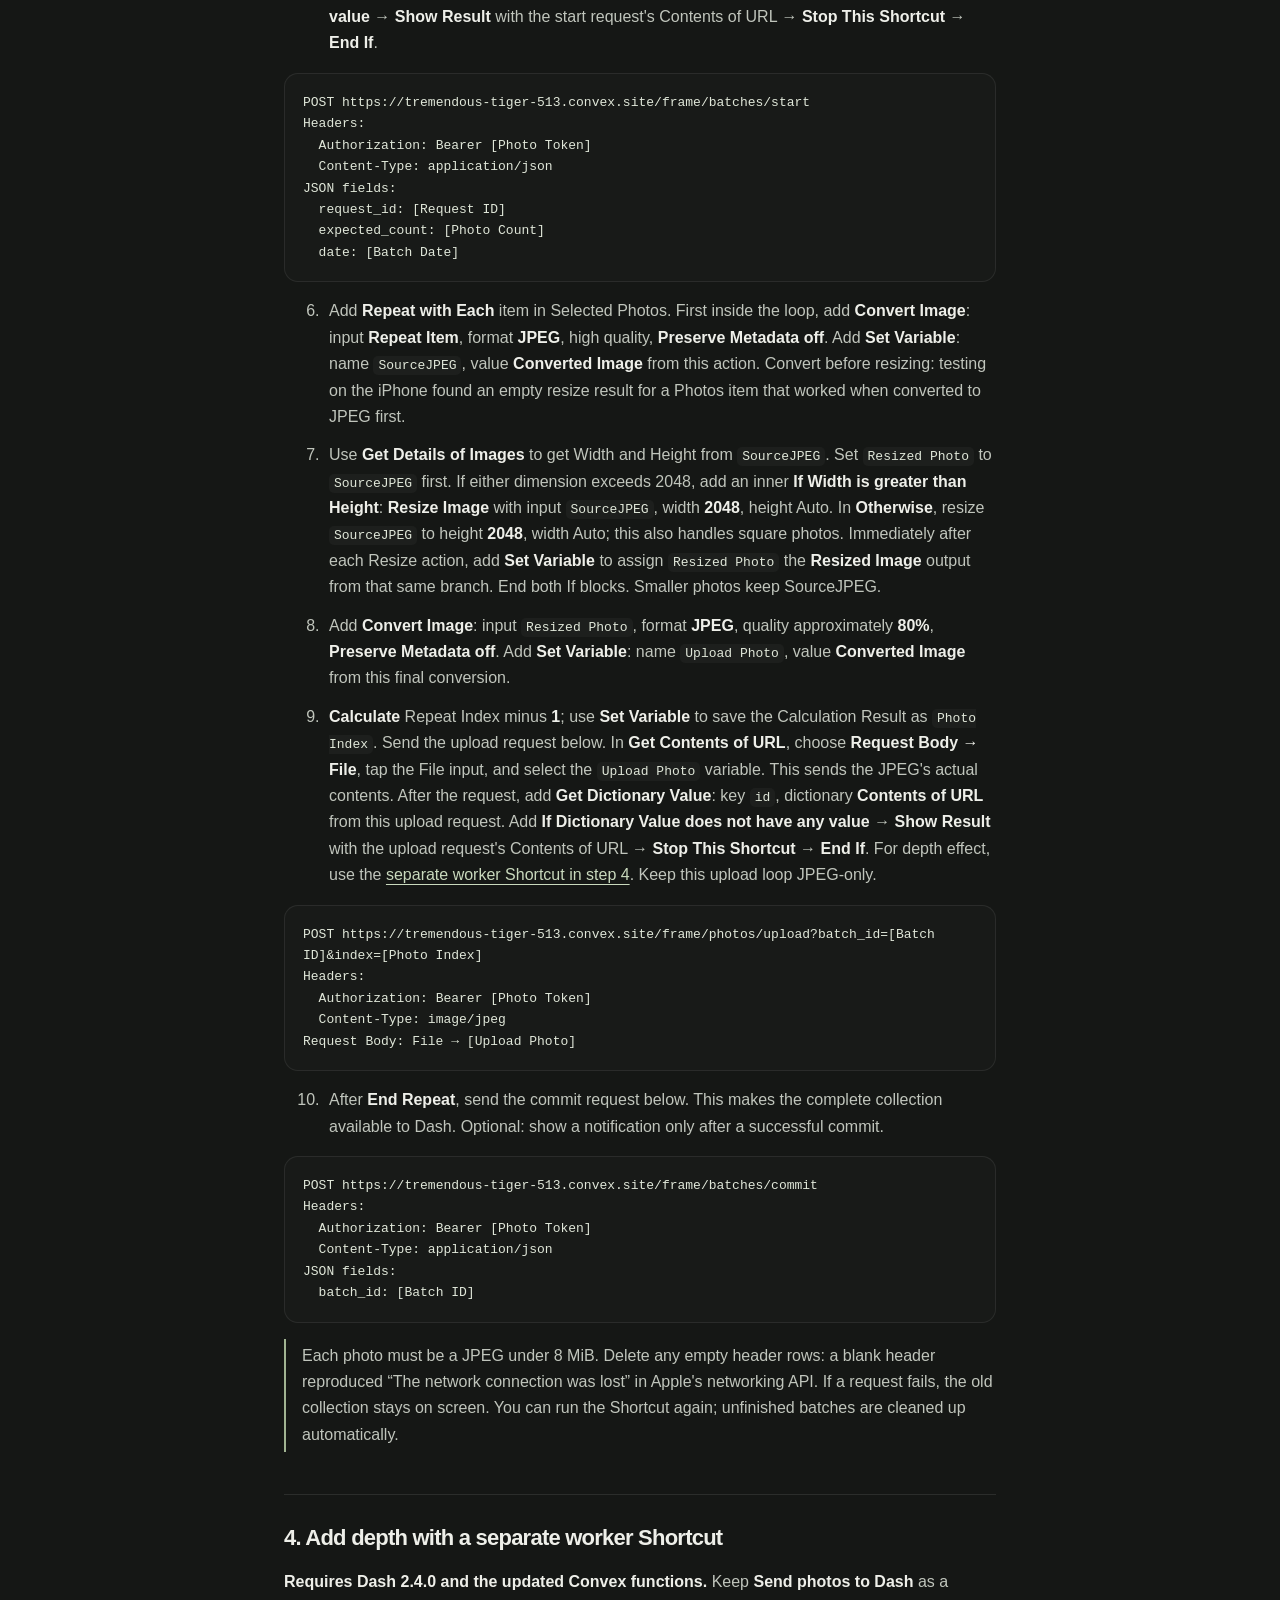
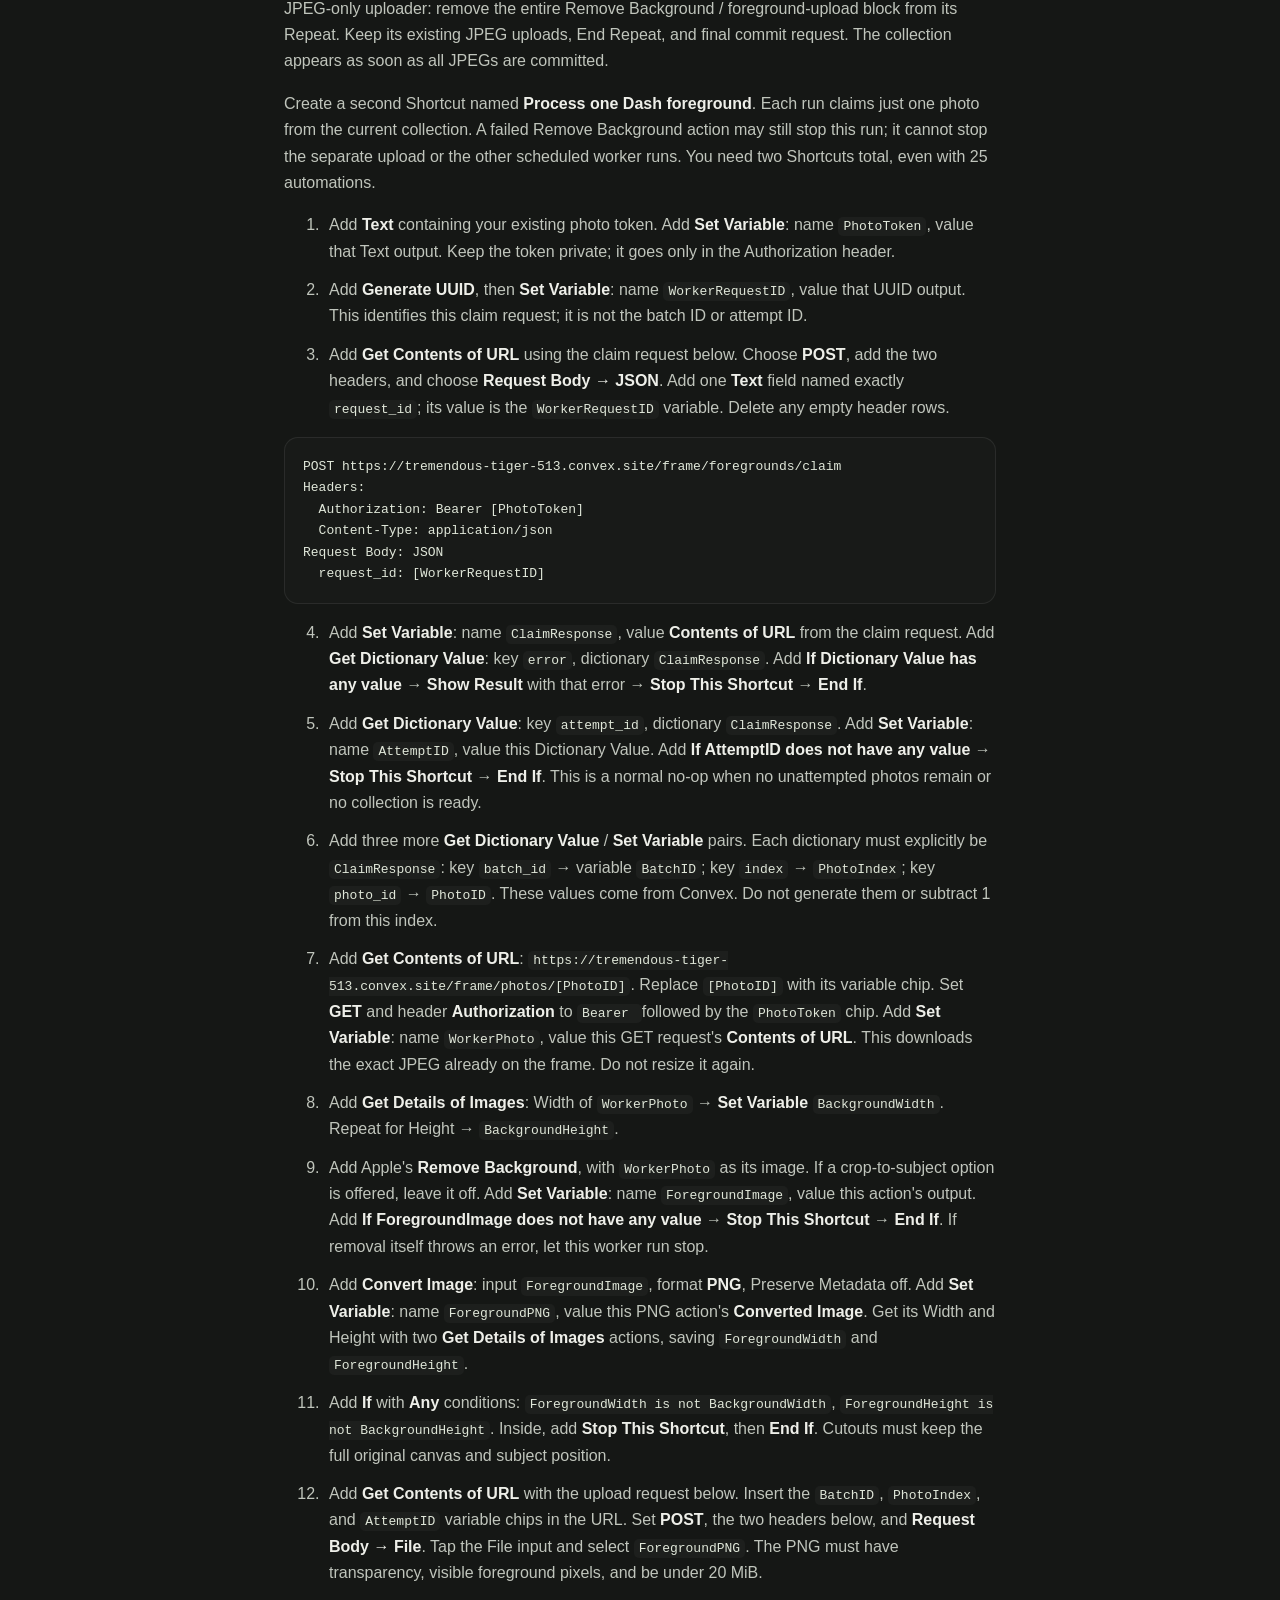
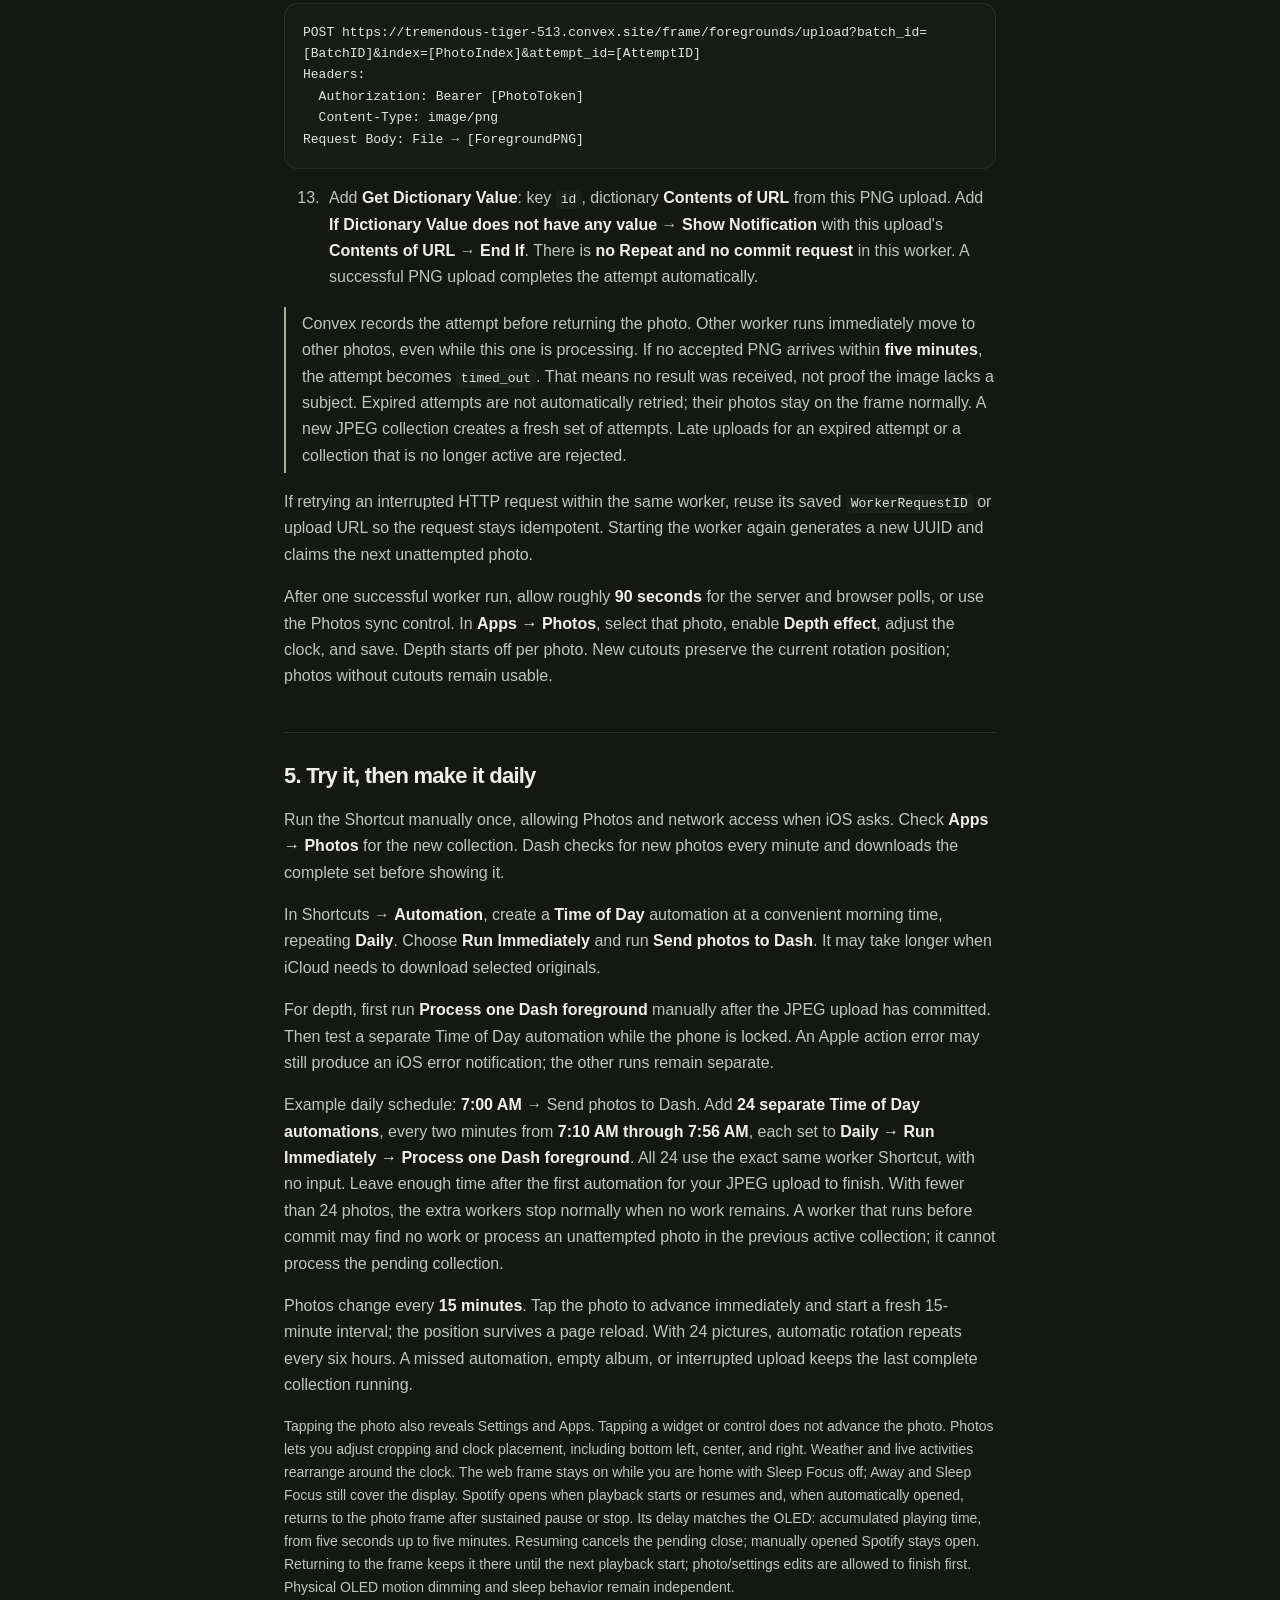
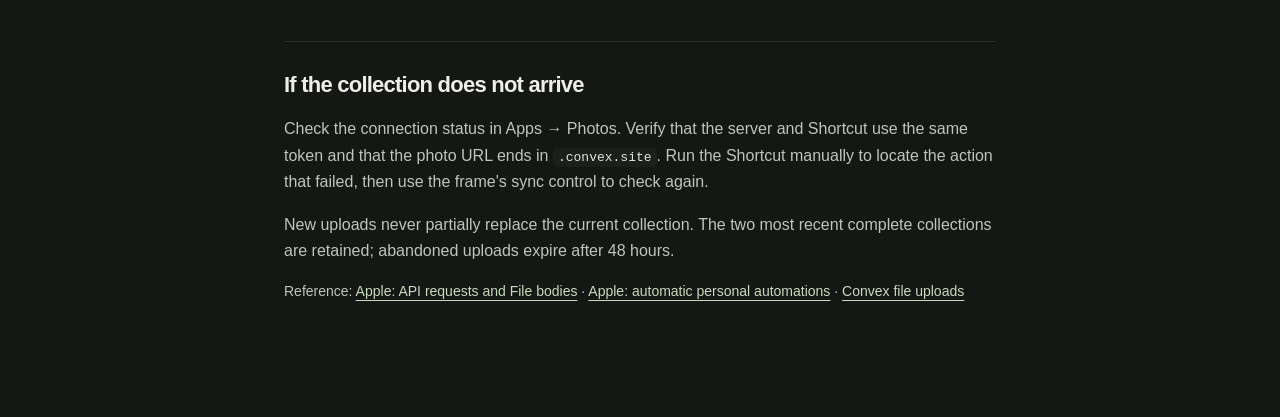
==== commit eaceef6e: "." ====
--- a/web/frame-setup.html
+++ b/web/frame-setup.html
@@ -137,7 +137,7 @@
     <p>For depth, first run <strong>Process one Dash foreground</strong> manually after the JPEG upload has committed. Then test a separate Time of Day automation while the phone is locked. An Apple action error may still produce an iOS error notification; the other runs remain separate.</p>
     <p>Example daily schedule: <strong>7:00 AM</strong> → Send photos to Dash. Add <strong>24 separate Time of Day automations</strong>, every two minutes from <strong>7:10 AM through 7:56 AM</strong>, each set to <strong>Daily → Run Immediately → Process one Dash foreground</strong>. All 24 use the exact same worker Shortcut, with no input. Leave enough time after the first automation for your JPEG upload to finish. With fewer than 24 photos, the extra workers stop normally when no work remains. A worker that runs before commit may find no work or process an unattempted photo in the previous active collection; it cannot process the pending collection.</p>
     <p>Photos change every <strong>15 minutes</strong>. Tap the photo to advance immediately and start a fresh 15-minute interval; the position survives a page reload. With 24 pictures, automatic rotation repeats every six hours. A missed automation, empty album, or interrupted upload keeps the last complete collection running.</p>
-    <p class="small">Tapping the photo also reveals Settings and Apps. Tapping a widget or control does not advance the photo. Photos lets you adjust cropping and clock placement, including bottom left, center, and right. Weather and live activities rearrange around the clock. The web frame stays on while you are home with Sleep Focus off; Away and Sleep Focus still cover the display. Spotify opens when playback starts or resumes. Returning to the frame keeps it there until the next playback start; photo/settings edits are allowed to finish first. Physical OLED motion dimming and sleep behavior remain independent.</p>
+    <p class="small">Tapping the photo also reveals Settings and Apps. Tapping a widget or control does not advance the photo. Photos lets you adjust cropping and clock placement, including bottom left, center, and right. Weather and live activities rearrange around the clock. The web frame stays on while you are home with Sleep Focus off; Away and Sleep Focus still cover the display. Spotify opens when playback starts or resumes and, when automatically opened, returns to the photo frame after sustained pause or stop. Its delay matches the OLED: accumulated playing time, from five seconds up to five minutes. Resuming cancels the pending close; manually opened Spotify stays open. Returning to the frame keeps it there until the next playback start; photo/settings edits are allowed to finish first. Physical OLED motion dimming and sleep behavior remain independent.</p>
   </section>
 
   <section>
